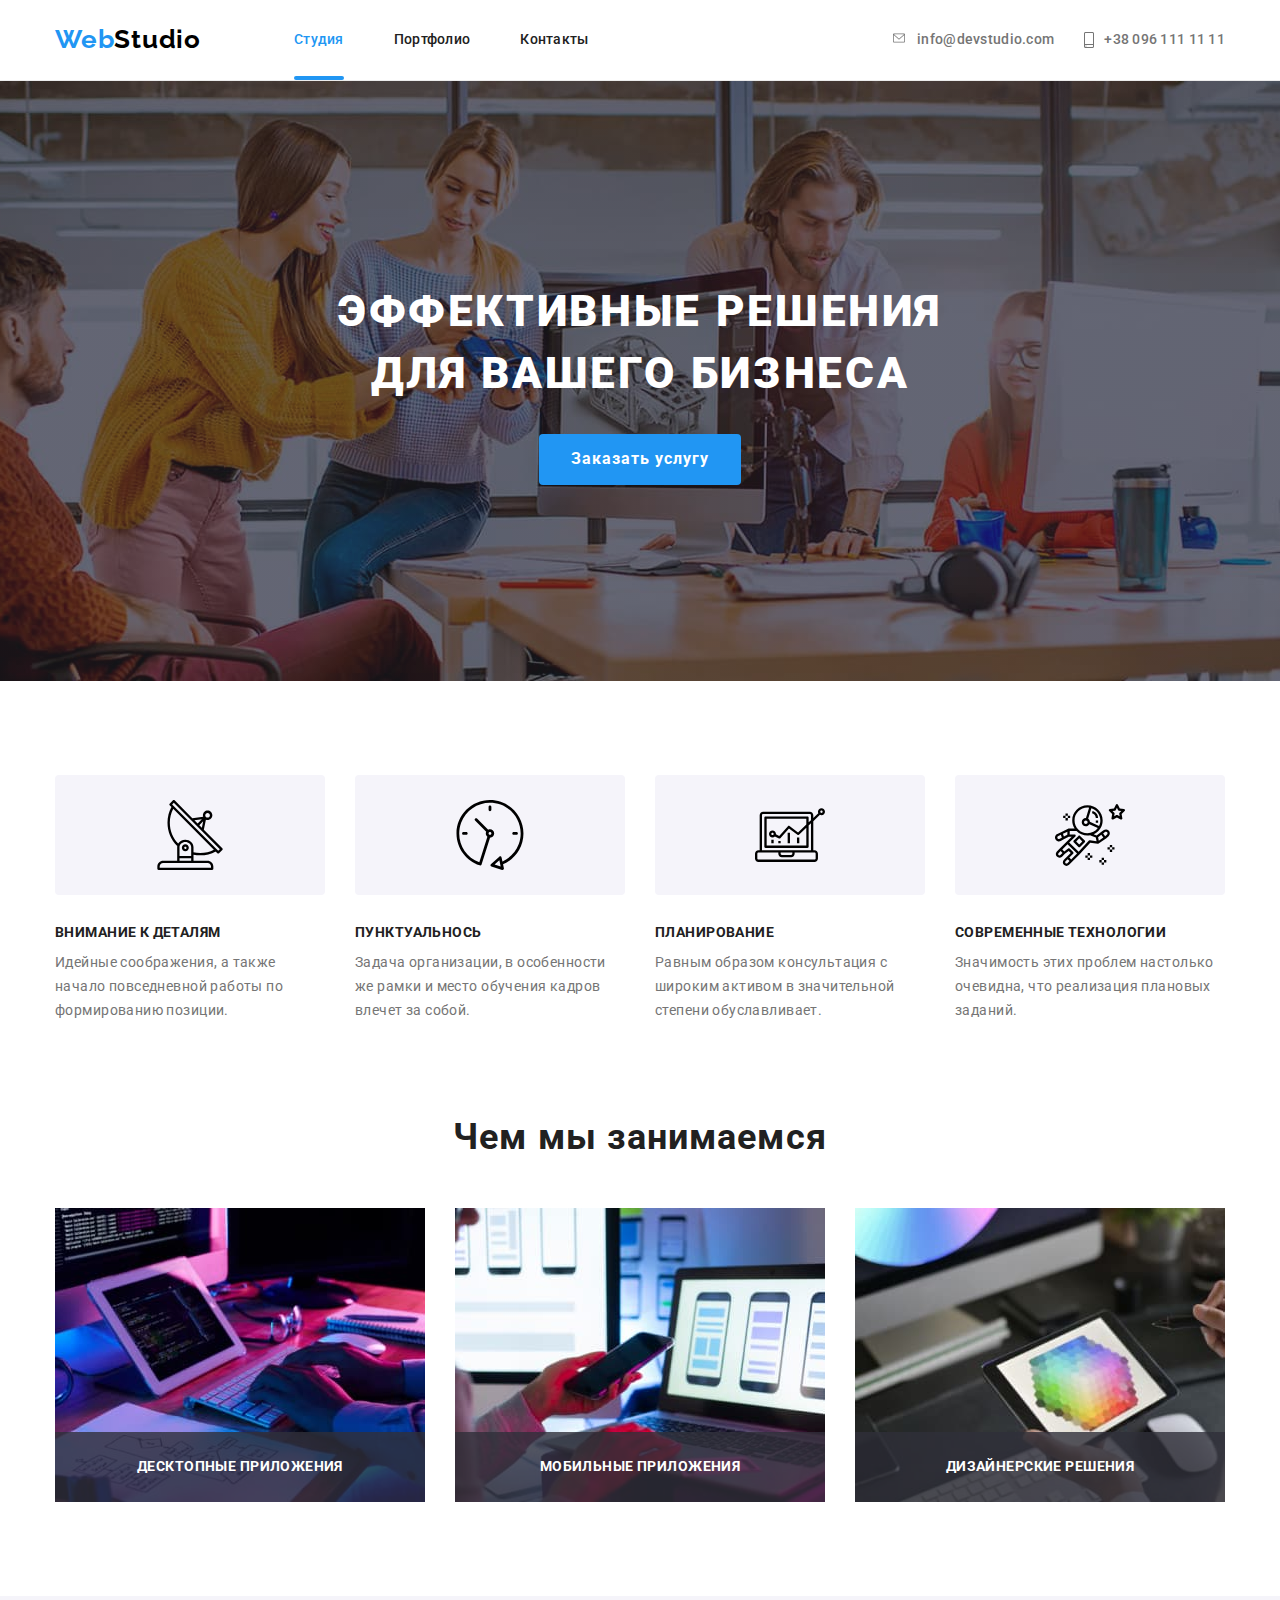
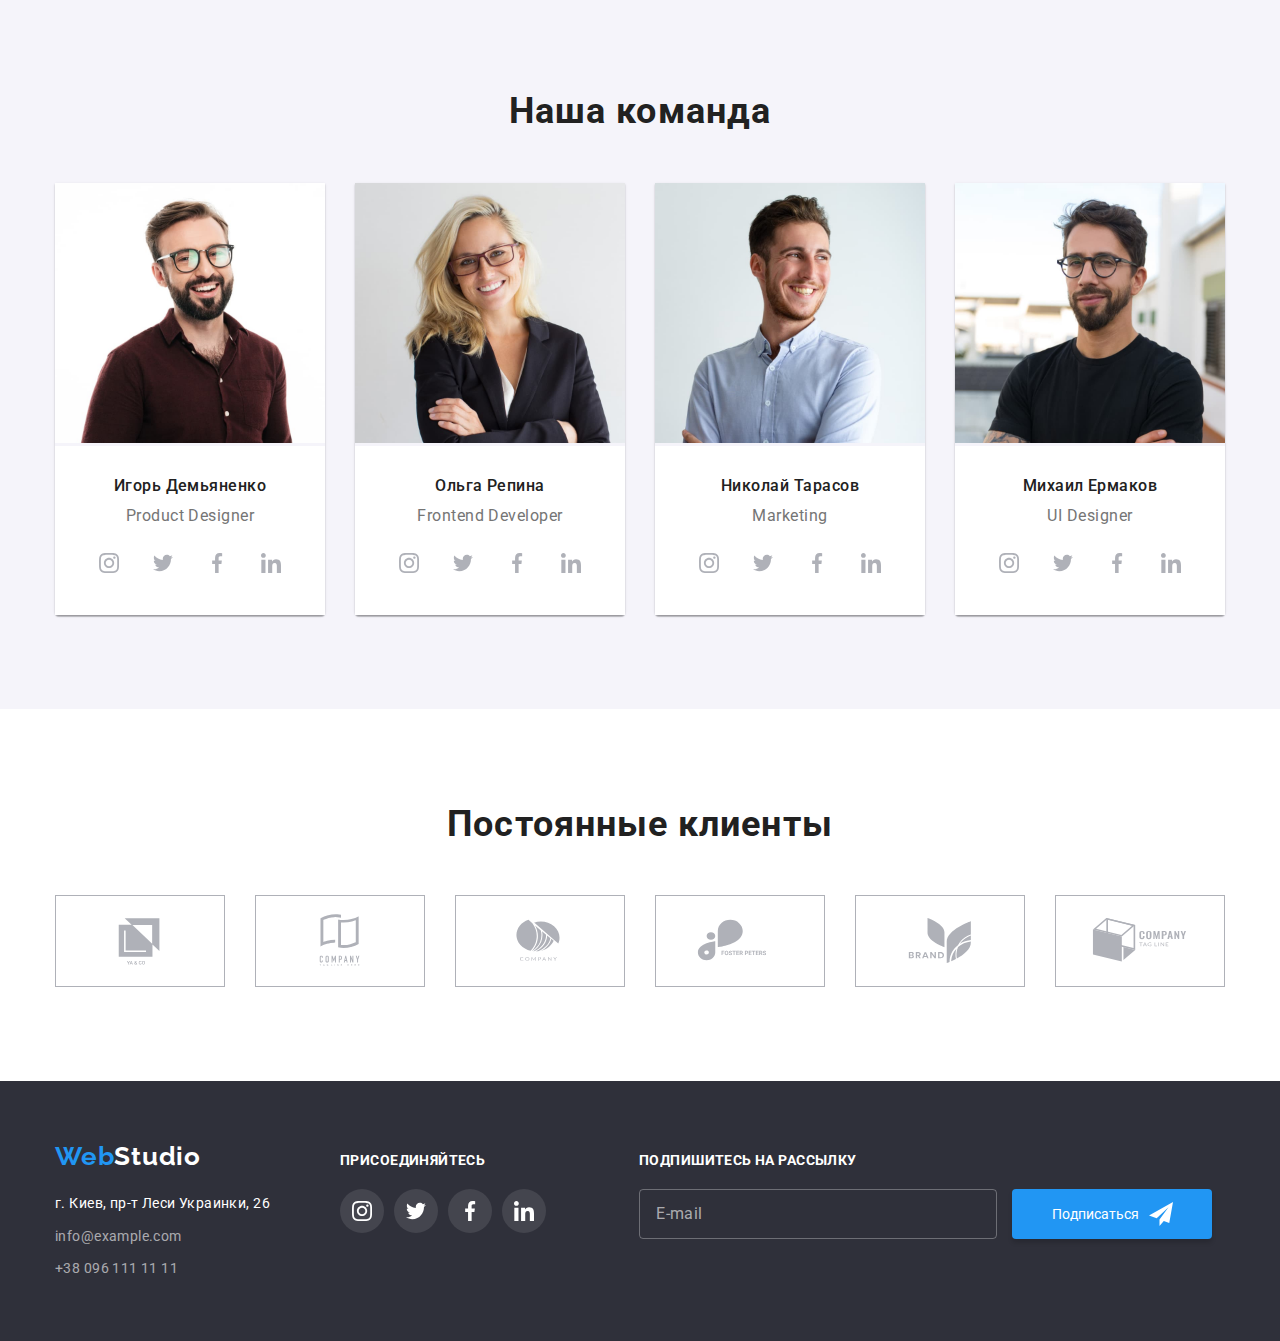
==== index.html @ 9297ec09 "add" ====
<!DOCTYPE html>
<html lang="ru">

    <head>
        <meta charset="UTF-8">
        <meta http-equiv="X-UA-Compatible" content="IE=edge">
        <meta name="viewport" content="width=device-width, initial-scale=1.0">
        <title>goit-markup-hw-07</title>

        <link rel="preconnect" href="https://fonts.googleapis.com">
        <link rel="preconnect" href="https://fonts.gstatic.com" crossorigin>
        <link href="https://fonts.googleapis.com/css2?family=Raleway:wght@700&family=Roboto:wght@400;500;700;900&display=swap" rel="stylesheet">

        <link rel="stylesheet" href="https://cdnjs.cloudflare.com/ajax/libs/modern-normalize/1.1.0/modern-normalize.min.css">

        <link rel="stylesheet" href="./css/main.min.css">
        <!-- <link rel="stylesheet" href="./css/styles.css"> -->

    </head>
        
    <body>
        
        <!-- Header -->
        
        <header>

            <div class="header-nav container">

                <a href="./index.html" class="header-nav__logo"><span class="header-nav__color">Web</span>Studio</a>
                
                <nav class="main-nav">

                    <ul class="nav-list"> 
                        <li class="nav-list__nav-item">
                            <a href="./index.html" class="nav-list__nav-link current">Студия</a>
                        </li>
                        <li class="nav-list__nav-item">
                            <a href="./portfolio.html" class="nav-list__nav-link">Портфолио</a>
                        </li>
                        <li class="nav-list__nav-item">
                            <a href="#" class="nav-list__nav-link">Контакты</a>
                        </li>
                    </ul>

                </nav>

                <ul class="auth-nav">
                    <li class="auth-nav__auth-li">
                        <a href="info@devstudio.com" class="auth-nav__auth-link">
                                <svg class="auth-nav__auth-mail-icon" width="16" height="12">
                                    <use href="./images/icons.svg#icon-envelope-hover"></use>
                                </svg>
                            info@devstudio.com
                        </a>
                    </li>

                    <li class="auth-nav__auth-li">
                        <a href="+380961111111" class="auth-nav__auth-link">
                            <svg class="auth-nav__auth-tel-icon" width="10" height="16">
                                <use href="./images/icons.svg#icon-smartphone"></use>
                            </svg>
                            +38 096 111 11 11
                        </a>
                    </li>
                </ul>

            </div>
            
        </header>
            
        

        <main>

            <!--Section hero-->
            
            <section class="hero overlay">

                <div class="container hero-div">

                    <h1 class="hero-div__title">ЭФФЕКТИВНЫЕ РЕШЕНИЯ ДЛЯ ВАШЕГО БИЗНЕСА</h1>
            
                    <button type="button" class="hero-div__button" data-modal-open>Заказать услугу</button>
                    
                </div>

            </section>

            <!--Section Features-->

        <section class="features">
        
            <div class="container features-div">
        
                <h2 class="features-div__title visually-hidden">Особенности</h2>
        
                <ul class="features-list">
        
                    <li class="features-list__item">
                        <div class="group">
                            <svg class="group__antenna" width="70" height="70">
                                <use href="./images/icons.svg#icon-antenna-1"></use>
                            </svg>
                        </div>
                        <h3 class="features-list__title">ВНИМАНИЕ К ДЕТАЛЯМ</h3>
                        <p class="features-list__text">
                            Идейные соображения, а также начало повседневной работы по формированию позиции.
                        </p>
                    </li>
        
                    <li class="features-list__item">
                        <div class="group">
                            <svg class="group__clock" width="70" height="70">
                                <use href="./images/icons.svg#icon-clock-1"></use>
                            </svg>
                        </div>
                        <h3 class="features-list__title">ПУНКТУАЛЬНОСЬ</h3>
                        <p class="features-list__text">
                            Задача организации, в особенности же рамки и место обучения кадров влечет за собой.
                        </p>
                    </li>
        
                    <li class="features-list__item">
                        <div class="group">
                            <svg class="group__diagram" width="70" height="70">
                                <use href="./images/icons.svg#icon-diagram-1"></use>
                            </svg>
                        </div>
                        <h3 class="features-list__title">ПЛАНИРОВАНИЕ</h3>
                        <p class="features-list__text">
                            Равным образом консультация с широким активом в значительной степени обуславливает.
                        </p>
                    </li>
        
                    <li class="features-list__item">
                        <div class="group">
                            <svg class="group__astronaut" width="70" height="70">
                                <use href="./images/icons.svg#icon-astronaut-1"></use>
                            </svg>
                        </div>
                        <h3 class="features-list__title">СОВРЕМЕННЫЕ ТЕХНОЛОГИИ</h3>
                        <p class="features-list__text">
                            Значимость этих проблем настолько очевидна, что реализация плановых заданий.
                        </p>
                    </li>
        
                </ul>
        
            </div>
        
        </section>

            <!--Service-->

            <section class="service">

                <div class="container service-div">

                    <h2 class="service-div__title">Чем мы занимаемся</h2>

                    <ul class="service-list">
                        <li class="service-list__item">
                            <img class="service-list__img" src="./images/box1(1).jpg" alt="Проектирование" width="370">
                            <div class="profit">
                                <b class="profit__text">ДЕСКТОПНЫЕ ПРИЛОЖЕНИЯ</b>
                            </div>
                        </li>

                        <li class="service-list__item">
                            <img class="service-list__img" src="./images/box2(1).jpg" alt="Рекламация" width="370">
                            <div class="profit">
                                <b class="profit__text">МОБИЛЬНЫЕ ПРИЛОЖЕНИЯ</b>
                            </div>
                        </li>
                        
                        <li class="service-list__item">
                            <img class="service-list__img" src="./images/box3(1).jpg" alt="Дизайн" width="370">
                            <div class="profit">
                                <b class="profit__text">ДИЗАЙНЕРСКИЕ РЕШЕНИЯ</b>
                            </div>
                        </li>

                    </ul>

                </div>
                
            </section>

            <!--Team-->

            <section class="team">

                <div class="container team-div">

                    <h2 class="team-div__title">Наша команда</h2>

                    <ul class="team-list">

                        <li class="team-list__item">
                            <img src="./images/img1(1).jpg" alt="Наша команда" width="270">
                            <div class="common">
                                <h3 class="common__name">Игорь Демьяненко</h3>
                                <p class="common__job">Product Designer</p>

                                <ul class="connect">
                                    <li class="connect__item">
                                        <a href="#" class="connect__a">
                                            <svg class="connect__svg" width="20" height="20">
                                                <use href="./images/icons8.svg#icon-instagram-1"></use>
                                            </svg>
                                        </a>
                                    </li>
                                    <li class="connect__item">
                                        <a href="#" class="connect__a">
                                            <svg class="connect__svg" width="20" height="20">
                                                <use href="./images/icons8.svg#icon-twitter-1"></use>
                                            </svg>
                                        </a>
                                    </li>
                                    <li class="connect__item">
                                        <a href="#" class="connect__a">
                                            <svg class="connect__svg" width="20" height="20">
                                                <use href="./images/icons8.svg#icon-facebook-1"></use>
                                            </svg>
                                        </a>
                                    </li>
                                    <li class="connect__item">
                                        <a href="#" class="connect__a">
                                            <svg class="connect__svg" width="20" height="20">
                                                <use href="./images/icons8.svg#icon-linkedin-1"></use>
                                            </svg>
                                        </a>
                                    </li>
                                </ul>

                            </div>
                        </li>

                        <li class="team-list__item">
                            <img src="./images/img2(1).jpg" alt="Наша команда" width="270">
                            <div class="common">
                                <h3 class="common__name">Ольга Репина</h3>
                                <p class="common__job">Frontend Developer</p>
                                
                                <ul class="connect">
                                    <li class="connect__item">
                                        <a href="#" class="connect__a">
                                            <svg class="connect__svg" width="20" height="20">
                                                <use href="./images/icons8.svg#icon-instagram-1"></use>
                                            </svg>
                                        </a>
                                    </li>
                                    <li class="connect__item">
                                        <a href="#" class="connect__a">
                                            <svg class="connect__svg" width="20" height="20">
                                                <use href="./images/icons8.svg#icon-twitter-1"></use>
                                            </svg>
                                        </a>
                                    </li>
                                    <li class="connect__item">
                                        <a href="#" class="connect__a">
                                            <svg class="connect__svg" width="20" height="20">
                                                <use href="./images/icons8.svg#icon-facebook-1"></use>
                                            </svg>
                                        </a>
                                    </li>
                                    <li class="connect__item">
                                        <a href="#" class="connect__a">
                                            <svg class="connect__svg" width="20" height="20">
                                                <use href="./images/icons8.svg#icon-linkedin-1"></use>
                                            </svg>
                                        </a>
                                    </li>
                                </ul>

                            </div>
                        </li>

                        <li class="team-list__item">
                            <img src="./images/img3(1).jpg" alt="Наша команда" width="270">
                            <div class="common">
                                <h3 class="common__name">Николай Тарасов</h3>
                                <p class="common__job">Marketing</p>

                                <ul class="connect">
                                    <li class="connect__item">
                                        <a href="#" class="connect__a">
                                            <svg class="connect__svg" width="20" height="20">
                                                <use href="./images/icons8.svg#icon-instagram-1"></use> 
                                            </svg>
                                        </a>
                                    </li>
                                    <li class="connect__item">
                                        <a href="#" class="connect__a">
                                            <svg class="connect__svg" width="20" height="20">
                                                <use href="./images/icons8.svg#icon-twitter-1"></use> 
                                            </svg>
                                        </a>
                                    </li>
                                        <li class="connect__item">
                                        <a href="#" class="connect__a">
                                            <svg class="connect__svg" width="20" height="20">
                                                <use href="./images/icons8.svg#icon-facebook-1"></use> 
                                            </svg>
                                        </a>
                                    </li>
                                    <li class="connect__item">
                                        <a href="#" class="connect__a">
                                            <svg class="connect__svg" width="20" height="20">
                                                <use href="./images/icons8.svg#icon-linkedin-1"></use> 
                                            </svg>
                                        </a>
                                    </li>
                                </ul>

                            </div>
                        </li>

                        <li class="team-list__item">
                            <img src="./images/img4(1).jpg" alt="Наша команда" width="270">
                            <div class="common">
                                <h3 class="common__name">Михаил Ермаков</h3>
                                <p class="common__job">UI Designer</p>

                                <ul class="connect">
                                    <li class="connect__item">
                                        <a href="#" class="connect__a">
                                            <svg class="connect__svg" width="20" height="20">
                                                <use href="./images/icons8.svg#icon-instagram-1"></use>
                                            </svg>
                                        </a>
                                    </li>
                                    <li class="connect__item">
                                        <a href="#" class="connect__a">
                                            <svg class="connect__svg" width="20" height="20">
                                                <use href="./images/icons8.svg#icon-twitter-1"></use>
                                            </svg>
                                        </a>
                                    </li>
                                    <li class="connect__item">
                                        <a href="#" class="connect__a">
                                            <svg class="connect__svg" width="20" height="20">
                                                <use href="./images/icons8.svg#icon-facebook-1"></use>
                                            </svg>
                                        </a>
                                    </li>
                                    <li class="connect__item">
                                        <a href="#" class="connect__a">
                                            <svg class="connect__svg" width="20" height="20">
                                                <use href="./images/icons8.svg#icon-linkedin-1"></use>
                                            </svg>
                                        </a>
                                    </li>
                                </ul>

                            </div>
                        </li>

                    </ul>

                </div>

            </section>

            <!-- Clients -->

            <section class="clients">
                <div class="container clients-div">
            
                    <h2 class="clients-div__title">Постоянные клиенты</h2>
            
                    <ul class="clients-list">
                        <li class="clients-list__item">
                            <a href="#" class="clients-list__link">
                                <svg class="clients-list__svg" width="106" height="60">
                                    <use href="./images/icons.svg#icon-Logo1"></use>
                                </svg>
                            </a>
                        </li>
                        <li class="clients-list__item">
                            <a href="#" class="clients-list__link">
                                <svg class="clients-list__svg" width="106" height="60">
                                    <use href="./images/icons.svg#icon-Logo2"></use>
                                </svg>
                            </a>
                        </li>
                        <li class="clients-list__item">
                            <a href="#" class="clients-list__link">
                                <svg class="clients-list__svg" width="106" height="60">
                                    <use href="./images/icons.svg#icon-Logo3"></use>
                                </svg>
                            </a>
                        </li>
                        <li class="clients-list__item">
                            <a href="#" class="clients-list__link">
                                <svg class="clients-list__svg" width="106" height="60">
                                    <use href="./images/icons.svg#icon-Logo4"></use>
                                </svg>
                            </a>
                        </li>
                        <li class="clients-list__item">
                            <a href="#" class="clients-list__link">
                                <svg class="clients-list__svg" width="106" height="60">
                                    <use href="./images/icons.svg#icon-Logo5"></use>
                                </svg>
                            </a>
                        </li>
                        <li class="clients-list__item">
                            <a href="#" class="clients-list__link">
                                <svg class="clients-list__svg" width="106" height="60">
                                    <use href="./images/icons.svg#icon-Logo6"></use>
                                </svg>
                            </a>
                        </li>
                    </ul>
                </div>
            
            </section>

        </main>

        <!--Footer-->

        <footer class="footer">
        
            <div class="wrapper container">
                    
                <div class="foot-div">
                    <a href="./index.html" class="foot-div__footer-logo"><span class="foot-div__color-white">Web</span>Studio</a>

                    <address class="address">
                        <ul class="footer-nav">
                            <li class="footer-nav__footer-li">
                                <a href="г.Киев,пр-тЛесиУкраинки,26" class="footer-nav__link-address">г. Киев, пр-т Леси Украинки, 26</a>
                            </li>
                            <li class="footer-nav__footer-li">
                                <a href="info@example.com" class="footer-nav__footer-link">info@example.com</a>
                            </li>
                            <li class="footer-nav__footer-li">
                                <a href="+380961111111" class="footer-nav__footer-link">+38 096 111 11 11</a>
                            </li>
                        </ul>
                    </address>
                </div>

                <div class="follow">
                    <b class="follow__follow-title">ПРИСОЕДИНЯЙТЕСЬ</b>
                    <ul class="follow-list">
                        <li class="follow-list__li">
                            <a href="#" class="follow-list__link">
                                <svg class="follow-list__icon" width="20" height="20">
                                    <use href="./images/icons8.svg#icon-instagram-1"></use>
                                </svg>
                            </a>
                        </li>
                        <li class="follow-list__li">
                            <a href="#" class="follow-list__link">
                                <svg class="follow-list__icon" width="20" height="20">
                                    <use href="./images/icons8.svg#icon-twitter-1"></use>
                                </svg>
                            </a>
                        </li>
                        <li class="follow-list__li">
                            <a href="#" class="follow-list__link">
                                <svg class="follow-list__icon" width="20" height="20">
                                    <use href="./images/icons8.svg#icon-facebook-1"></use>
                                </svg>
                            </a>
                        </li>
                        <li class="follow-list__li">
                            <a href="#" class="follow-list__link">
                                <svg class="follow-list__icon" width="20" height="20">
                                    <use href="./images/icons8.svg#icon-linkedin-1"></use>
                                </svg>
                            </a>
                        </li>
                    </ul>
                </div>

                <div class="submit">
                
                    <b class="submit__title">ПОДПИШИТЕСЬ НА РАССЫЛКУ</b>
                    <div class="submit-div">
                        <form action="#">
                            <input type="text" name="submit-mail" class="submit-div__input" id="submit-mail" placeholder="E-mail" />
                            <button type="submit" class="submit-div__btn">Подписаться
                                <svg class="submit-div__icon" width="24" height="24">
                                    <use href="./images/icons8.svg#icon-icon-send1"></use>
                                </svg>
                            </button>
                        </form>
                
                    </div>
                
                </div>

            </div>
        
        </footer>

        <!-- Modal -->
        
        <div class="backdrop is-hidden" data-modal>
        
            <div class="modal">
        
                <button type="button" class="modal__btn" data-modal-close>
                    <svg class="modal__link" width="18" height="18">
                        <use href="./images/icons.svg#icon-close-black-18dp-2-11"></use>
                    </svg>
                </button>
        
                <p class="modal__title">Оставьте свои данные, мы вам перезвоним</p>
        
                <form action="#" class="modal-form">
        
                    <div class="modal-form__div">
        
                        <label for="user-name" class="modal-form__label">Имя</label>
        
                        <div class="modal-form__svg">
                            <input type="text" name="user-name" class="modal-form__input" id="user-name" />
                            <svg class="modal-form__icon" width="18" height="18">
                                <use href="./images/icons.svg#icon-person-black-18dp-11"></use>
                            </svg>
                        </div>
        
                    </div>
        
                    <div class="modal-form__div">
        
                        <label for="user-tel" class="modal-form__label">Телефон</label>
        
                        <div class="modal-form__svg">
                            <input type="text" name="user-mail" class="modal-form__input" id="user-mail" />
                            <svg class="modal-form__icon" width="18" height="18">
                                <use href="./images/icons.svg#icon-phone-black-18dp-11"></use>
                            </svg>
                        
                        </div>
        
                    </div>
        
                    <div class="modal-form__div">
        
                        <label for="user-mail" class="modal-form__label">Почта</label>
        
                        <div class="modal-form__svg">
                            <input type="text" name="user-mail" class="modal-form__input" id="user-mail" />
                            <svg class="modal-form__icon" width="18" height="18">
                                <use href="./images/icons.svg#icon-email-black-18dp-11"></use>
                            </svg>
        
                        </div>
        
                    </div>
        
                    <div class="modal-form__coment">
        
                        <label for="user-coment" class="modal-form__label">Комментарий</label>
        
                        <textarea name="user-coment" id="user-coment" placeholder="Введите текст"
                            class="modal-form__textarea"></textarea>
        
                    </div>
        
                    <div class="modal-form__treaty">
        
                        <input type="checkbox" name="input-check" id="input-check" class="modal-form__check visually-hidden"/>
                        
                        <label for="input-check" class="modal-form__text">
        
                            Соглашаюсь с рассылкой и принимаю &nbsp;
        
                            <span class="modal-form__accent">Условия договора</span>
                        </label>
        
                    </div>
        
                    <div class="sub">
                        <button type="submit" class="sub__btn">Отправить</button>
                    </div>
        
                </form>
        
            </div>
        
        </div>

        <script src="./js/modal.js"></script>
    
    </body>
        
</html>
---- css/main.min.css ----
:root{--primary-text-color: #757575;--title-text-color: #212121;--accent-color: #2196f3;--mail-tel-color: rgba(255, 255, 255, 0.6);--secondary-dark-color: #2f303a;--primary-white-color: #ffffff;--primary-dark-color: #000000}*,*::before,*::after{margin:0;padding:0}body{color:var(--primary-text-color);font-family:Roboto, sans-serif;font-size:14px;line-height:1.14}header{border-bottom:1px solid #ececec}h1{font-weight:900;font-size:44px;line-height:1.4;letter-spacing:.06em;text-transform:uppercase;margin-right:auto;margin-left:auto}button{font-family:Roboto, sans-serif}ul{list-style:none;margin:0;padding:0}.features-div__title,.service-div__title,.team-div__title,.clients-div__title{text-align:center;color:var(--title-text-color);font-weight:700;font-size:36px;line-height:1.17;letter-spacing:.03em;margin-bottom:50px}.container{margin-left:auto;margin-right:auto;width:1200px;padding-left:15px;padding-right:15px}.visually-hidden{position:absolute;width:1px;height:1px;margin:-1px;border:0;padding:0;white-space:nowrap;clip-path:inset(100%);clip:rect(0 0 0 0);overflow:hidden}.header-nav{display:flex;align-items:center}.header-nav__logo{font-family:Raleway;color:var(--primary-dark-color);font-weight:700;font-size:26px;line-height:1.2;letter-spacing:.03em;text-decoration:none}.header-nav__color{color:var(--accent-color);letter-spacing:0.03em}.main-nav{margin-left:93px}.nav-list{display:flex}.nav-list .nav-list__nav-item+.nav-list__nav-item{margin-left:50px}.nav-list__nav-link{display:block;padding-bottom:32px;padding-top:32px;color:var(--title-text-color);font-weight:500;font-size:14px;line-height:1.14;letter-spacing:.02em;text-decoration:none;position:relative;transition-property:color;transition-duration:250ms;transition-timing-function:cubic-bezier(0.4, 0, 0.2, 1)}.nav-list__nav-link:hover::after{display:block}.current::after{content:"";display:block;position:absolute;width:100%;background-color:#2196f3;bottom:0;left:0;height:4px;border-radius:2px}.main-nav .nav-list__nav-link.current{color:var(--accent-color)}.main-nav .nav-list__nav-link:hover,.main-nav .nav-list__nav-link:focus{color:var(--accent-color)}.auth-nav{display:flex;margin-left:auto}.auth-nav .auth-nav__auth-li+.auth-nav__auth-li{margin-left:30px}.auth-nav__auth-link{display:flex;text-align:center;color:var(--primary-text-color);font-weight:500;font-size:14px;line-height:1.14;letter-spacing:.02em;text-decoration:none;transition-property:color;transition-duration:250ms;transition-timing-function:cubic-bezier(0.4, 0, 0.2, 1)}.auth-nav .auth-nav__auth-link:hover,.auth-nav .auth-nav__auth-link:focus{color:var(--accent-color)}.auth-nav__auth-mail-icon,.auth-nav__auth-tel-icon{margin-right:10px;fill:currentColor}.hero{padding-top:200px;padding-bottom:200px;text-align:center;background:var(--secondary-dark-color)}.overlay{max-width:1600px;max-height:600px;margin-left:auto;margin-right:auto;background-image:linear-gradient(rgba(47,48,58,0.4), rgba(47,48,58,0.4) 40%),url(../images/hero.jpg);background-position:center;background-size:cover}.hero-div__title{width:696px;color:var(--primary-white-color);margin-bottom:30px}.hero-div__button{padding:10px 32px;display:inline-block;border:none;border-radius:4px;min-width:130px;color:var(--primary-white-color);background-color:var(--accent-color);font-weight:700;font-size:16px;line-height:1.9;letter-spacing:.06em;cursor:pointer;text-align:center;transition-property:color, background-color, box-shadow;transition-duration:250ms;transition-timing-function:cubic-bezier(0.4, 0, 0.2, 1)}.hero-div__button:hover,.hero-div__button:focus{color:var(--primary-white-color);background-color:#188ce8;box-shadow:0px 4px 4px rgba(0,0,0,0.15)}.features{padding-top:94px;padding-bottom:94px}.features-list{display:flex}.features-list__item{width:270px}.features-list__title{color:var(--title-text-color);font-weight:700;font-size:14px;line-height:1.14;letter-spacing:.03em;text-transform:uppercase;margin-bottom:10px}.features-list__text{color:var(--primary-text-color);font-weight:400;font-size:14px;line-height:1.7;letter-spacing:.03em}.features-list .features-list__item+.features-list__item{margin-left:30px}.group{width:270px;height:120px;display:flex;align-items:center;justify-content:center;margin-bottom:30px;background:#f5f4fa;border-radius:4px}.service{padding-bottom:94px}.service-list{display:flex}.service-list__item{position:relative}.service-list__img{display:block}.service-list .service-list__item+.service-list__item{margin-left:30px}.profit{width:370px;min-height:70px;position:absolute;bottom:0;left:0;background:rgba(47,48,58,0.8);padding-top:27px;padding-bottom:27px;text-align:center}.profit__text{font-weight:700;font-size:14px;line-height:1.14;letter-spacing:.03em;text-transform:uppercase;text-align:center;color:#ffffff}.team{background-color:#f5f4fa;padding-top:94px;padding-bottom:94px}.team-list{display:flex;text-align:center}.team-list__item{box-shadow:0px 1px 3px rgba(0,0,0,0.12),0px 1px 1px rgba(0,0,0,0.14),0px 2px 1px rgba(0,0,0,0.2);border-radius:0px 0px 4px 4px}.team-list .team-list__item+.team-list__item{margin-left:30px}.common{padding-bottom:30px;padding-top:30px;background-color:var(--primary-white-color)}.common__name{margin-bottom:10px;color:var(--title-text-color);font-weight:500;font-size:16px;line-height:1.19;letter-spacing:.03em}.common__job{color:var(--primary-text-color);font-weight:400;font-size:16px;line-height:1.19;letter-spacing:.03em;margin-bottom:16px}.connect{list-style:none;display:flex;padding-left:0;justify-content:center}.connect__a{width:44px;height:44px;background-color:#ffffff;border-radius:50%;display:flex;align-items:center;justify-content:center;transition-property:background-color;transition-duration:250ms;transition-timing-function:cubic-bezier(0.4, 0, 0.2, 1)}.connect__a:hover,.connect__a:focus{background-color:var(--accent-color)}.connect__svg{fill:#afb1b8;transition-property:fill;transition-duration:250ms;transition-timing-function:cubic-bezier(0.4, 0, 0.2, 1)}.connect__item+.connect__item{margin-left:10px}.connect__a:hover .connect__svg,.connect__a:focus .connect__svg{fill:#ffffff}.clients{padding-top:94px;padding-bottom:94px}.clients-list{list-style:none;display:flex;padding-left:0;justify-content:center}.clients-list__item{border-radius:1px}.clients-list .clients-list__link{border:1px solid #afb1b8;width:170px;height:92px;display:flex;align-items:center;justify-content:center;transition-property:border;transition-duration:250ms;transition-timing-function:cubic-bezier(0.4, 0, 0.2, 1)}.clients-list .clients-list__link:hover,.clients-list .clients-list__link:focus{border:1px solid var(--accent-color)}.clients-list__svg{fill:#afb1b8;transition-property:fill;transition-duration:250ms;transition-timing-function:cubic-bezier(0.4, 0, 0.2, 1)}.clients-list__item+.clients-list__item{margin-left:30px}.clients-list__link:hover .clients-list__svg,.clients-list__link:focus .clients-list__svg{fill:var(--accent-color)}.filters{padding-top:94px;padding-bottom:94px}.list{display:flex;justify-content:center;margin-bottom:50px}.list .list__item+.list__item{margin-left:8px}.list__btn{padding:6px 22px;display:inline-block;color:var(--title-text-color);background-color:#f5f4fa;font-weight:500;font-size:16px;line-height:1.62;letter-spacing:.03em;cursor:pointer;border:none;transition-property:color, background-color, box-shadow;transition-duration:250ms;transition-timing-function:cubic-bezier(0.4, 0, 0.2, 1)}.list__btn:hover,.list__btn:focus{color:var(--primary-white-color);background-color:var(--accent-color);box-shadow:0px 1px 1px rgba(0,0,0,0.12),0px 4px 4px rgba(0,0,0,0.06),1px 4px 6px rgba(0,0,0,0.16)}.crack-list{display:flex;flex-wrap:wrap}.crack-list__item{margin-bottom:30px;margin-left:30px}.crack-list__item:nth-child(3n+1){margin-left:0px}.crack-list__item:nth-child(n+7){margin-bottom:0}.crack-list__link{display:block;text-decoration:none;transition-property:box-shadow;transition-duration:250ms;transition-timing-function:cubic-bezier(0.4, 0, 0.2, 1)}.crack-list__link:hover .crack-list__message{transform:translateY(0)}.crack-list__link:hover,.crack-list__link:focus{box-shadow:0px 1px 1px rgba(0,0,0,0.12),0px 4px 4px rgba(0,0,0,0.06),1px 4px 6px rgba(0,0,0,0.16)}.crack-list__board{position:relative;overflow:hidden}.crack-list__img{display:block}.crack-list__message{position:absolute;top:0;padding:63px 24px;height:100%;font-weight:400;font-size:18px;line-height:1.56;letter-spacing:.03em;color:#ffffff;background-color:rgba(33,150,243,0.9);transform:translateY(100%);transition-property:transform;transition-duration:250ms;transition-timing-function:cubic-bezier(0.4, 0, 0.2, 1)}.crack-list__contain{padding:20px 24px;border-left:1px solid #eeeeee;border-right:1px solid #eeeeee;border-bottom:1px solid #eeeeee}.crack-list__item .crack-list__product{margin-bottom:4px;color:var(--title-text-color);font-weight:700;font-size:18px;line-height:2;letter-spacing:.06em}.crack-list__item .crack-list__result{color:var(--primary-text-color);font-weight:400;font-size:16px;line-height:1.9;letter-spacing:.03em}.footer{background-color:var(--secondary-dark-color);padding-top:60px;padding-bottom:60px}.wrapper{display:flex;align-items:baseline}.foot-div__footer-logo{font-family:Raleway;font-weight:700;font-size:26px;line-height:1.19;letter-spacing:.03em;color:var(--primary-white-color);text-decoration:none}.foot-div__color-white{color:var(--accent-color)}.address{margin-top:20px}.footer-nav .footer-nav__footer-li+.footer-nav__footer-li{margin-top:9px}.footer-nav .footer-nav__link-address,.footer-nav .footer-nav__footer-link{font-style:normal;font-weight:400;font-size:14px;line-height:1.71;letter-spacing:.03em;text-decoration:none;transition-property:color;transition-duration:250ms;transition-timing-function:cubic-bezier(0.4, 0, 0.2, 1)}.footer-nav .footer-nav__link-address{color:var(--primary-white-color)}.footer-nav .footer-nav__link-address:hover,.footer-nav .footer-nav__link-address:focus{color:var(--accent-color)}.footer-nav .footer-nav__footer-link{color:var(--mail-tel-color)}.footer-nav .footer-nav__footer-link:hover,.footer-nav .footer-nav__footer-link:focus{color:var(--accent-color)}.follow{margin-left:70px}.follow__follow-title{font-weight:700;font-size:14px;line-height:1.14;letter-spacing:.03em;text-transform:uppercase;color:var(--primary-white-color)}.follow-list{padding-left:0;display:flex;margin-top:20px}.follow-list__link{width:44px;height:44px;display:flex;align-items:center;justify-content:center;border-radius:50%;background-color:rgba(255,255,255,0.1);transition-property:background-color;transition-duration:250ms;transition-timing-function:cubic-bezier(0.4, 0, 0.2, 1)}.follow-list__link:hover,.follow-list__link:focus{background-color:var(--accent-color)}.follow-list__icon{fill:#ffffff}.follow-list__li+.follow-list__li{margin-left:10px}.submit{margin-left:93px}.submit__title{font-weight:700;font-size:14px;line-height:1.14;letter-spacing:.03em;text-transform:uppercase;color:#ffffff}.submit-div__input{width:358px;height:50px;border:1px solid rgba(255,255,255,0.3);border-radius:4px;padding:15px 16px;margin-top:20px;background-color:transparent;color:var(--primary-white-color)}.submit-div__input::placeholder{font-weight:400;font-size:16px;line-height:1.25;letter-spacing:.03em;color:rgba(255,255,255,0.6);background-color:drop-shadow(0px 4px 4px rgba(0,0,0,0.15))}.submit-div__btn{width:200px;height:50px;background:#2196f3;box-shadow:0px 4px 4px rgba(0,0,0,0.15);border-radius:4px;color:#ffffff;padding:10px 28px 10px 29px;display:inline-flex;justify-content:center;align-items:center;margin-left:12px;border:none}.submit-div__icon{margin-left:10px;fill:#ffffff}.backdrop{width:100vw;height:100vh;background:rgba(0,0,0,0.2);position:fixed;top:0;transition:opacity 250ms, visibility 250ms}.is-hidden{opacity:0;visibility:none;pointer-events:none}.backdrop.is-hidden .modal{transform:scale(2)}.modal{width:528px;min-height:581px;background:#ffffff;box-shadow:0px 1px 3px rgba(0,0,0,0.12),0px 1px 1px rgba(0,0,0,0.14),0px 2px 1px rgba(0,0,0,0.2);border-radius:4px;position:absolute;top:50%;left:50%;transform:translate(-50%, -50%) scale(1);transition:transform 250ms;padding:40px}.modal__btn{position:absolute;top:8px;right:8px;width:30px;height:30px;display:flex;border-radius:50%;background-color:transparent;justify-content:center;align-items:center;border:1px solid rgba(0,0,0,0.1);cursor:pointer}.modal__btn:hover .modal__link,.modal__btn:focus .modal__link{fill:var(--accent-color)}.modal__btn__link{fill:var(--primary-dark-color)}.modal__title{margin-bottom:12px;font-weight:700;font-size:20px;line-height:1.15;letter-spacing:.03em;text-align:center;color:#212121}.modal-form__label{display:block;font-weight:400;font-size:12px;line-height:1.17;letter-spacing:.01em;color:#757575;margin-bottom:4px}.modal-form__svg{position:relative;margin-bottom:10px}.modal-form__input{width:100%;height:40px;border:1px solid rgba(33,33,33,0.2);border-radius:4px;outline:none;padding-left:36px}.modal-form__input:focus{border-color:var(--accent-color)}.modal-form__input:focus+.modal-form__icon{fill:var(--accent-color)}.modal-form__icon{position:absolute;left:12px;top:50%;transform:translateY(-50%)}.modal-form__coment{margin-bottom:20px}.modal-form__textarea{width:448px;height:120px;border-radius:4px;resize:none;outline:none;padding:12px 16px;background-color:drop-shadow(0px 4px 4px rgba(0,0,0,0.15))}.modal-form__textarea::placeholder{font-weight:400;font-size:12px;line-height:1.17;letter-spacing:.01em;color:rgba(117,117,117,0.5)}.modal-form__textarea:focus{border-color:var(--accent-color)}.modal-form__treaty{display:flex;justify-content:center}.modal-form__text{font-weight:400;font-size:14px;line-height:2;letter-spacing:.03em;color:#757575;display:flex;align-items:center}.modal-form__text::before{content:"";width:16px;height:15px;border:2px solid var(--title-text-color);display:block;border-radius:2px;margin-right:9px}.modal-form__check:checked+.modal-form__text::before{background-image:url(../images/icon-check.svg);background-position:center;background-repeat:no-repeat;background-size:cover;border:none}.modal-form__accent{text-decoration:underline;color:var(--accent-color)}.sub{display:flex;justify-content:center;align-items:center;margin-top:30px}.sub__btn{display:block;text-align:center;width:200px;height:50px;font-weight:700;font-size:16px;line-height:1.9;letter-spacing:.06em;color:var(--primary-white-color);background-color:var(--accent-color);padding:10px 55px 10px 56px;cursor:pointer;border:none;border-radius:4px;transition-property:color, background-color, box-shadow;transition-duration:250ms;transition-timing-function:cubic-bezier(0.4, 0, 0.2, 1)}.sub__btn:hover,.sub__btn:focus{color:var(--primary-white-color);background-color:#188ce8;box-shadow:0px 4px 4px rgba(0,0,0,0.15)}
/*# sourceMappingURL=main.min.css.map */
---- css/styles.css ----
/* --------------------------------- */
/* .visually-hidden {
  position: absolute;
  white-space: nowrap;
  width: 1px;
  height: 1px;
  overflow: hidden;
  border: 0;
  padding: 0;
  clip: rect(0 0 0 0);
  clip-path: inset(50%);
  margin: -1px;
} */
/*  Header */

/* --------------------------------- */

/* Section Hero */

/* Section Features */
/* .visually-hidden {
  position: absolute;
  width: 1px;
  height: 1px;
  margin: -1px;
  border: 0;
  padding: 0;

  white-space: nowrap;
  clip-path: inset(100%);
  clip: rect(0 0 0 0);
  overflow: hidden;
} */
/* Service */

/* Team */

/* Clients */

/* PORTFOLIO */

/* --------------------------------- */

/* Footer */

/* Modal */
/* .visually-hidden {
  position: absolute;
  white-space: nowrap;
  width: 1px;
  height: 1px;
  overflow: hidden;
  border: 0;
  padding: 0;
  clip: rect(0 0 0 0);
  clip-path: inset(50%);
  margin: -1px;
} */
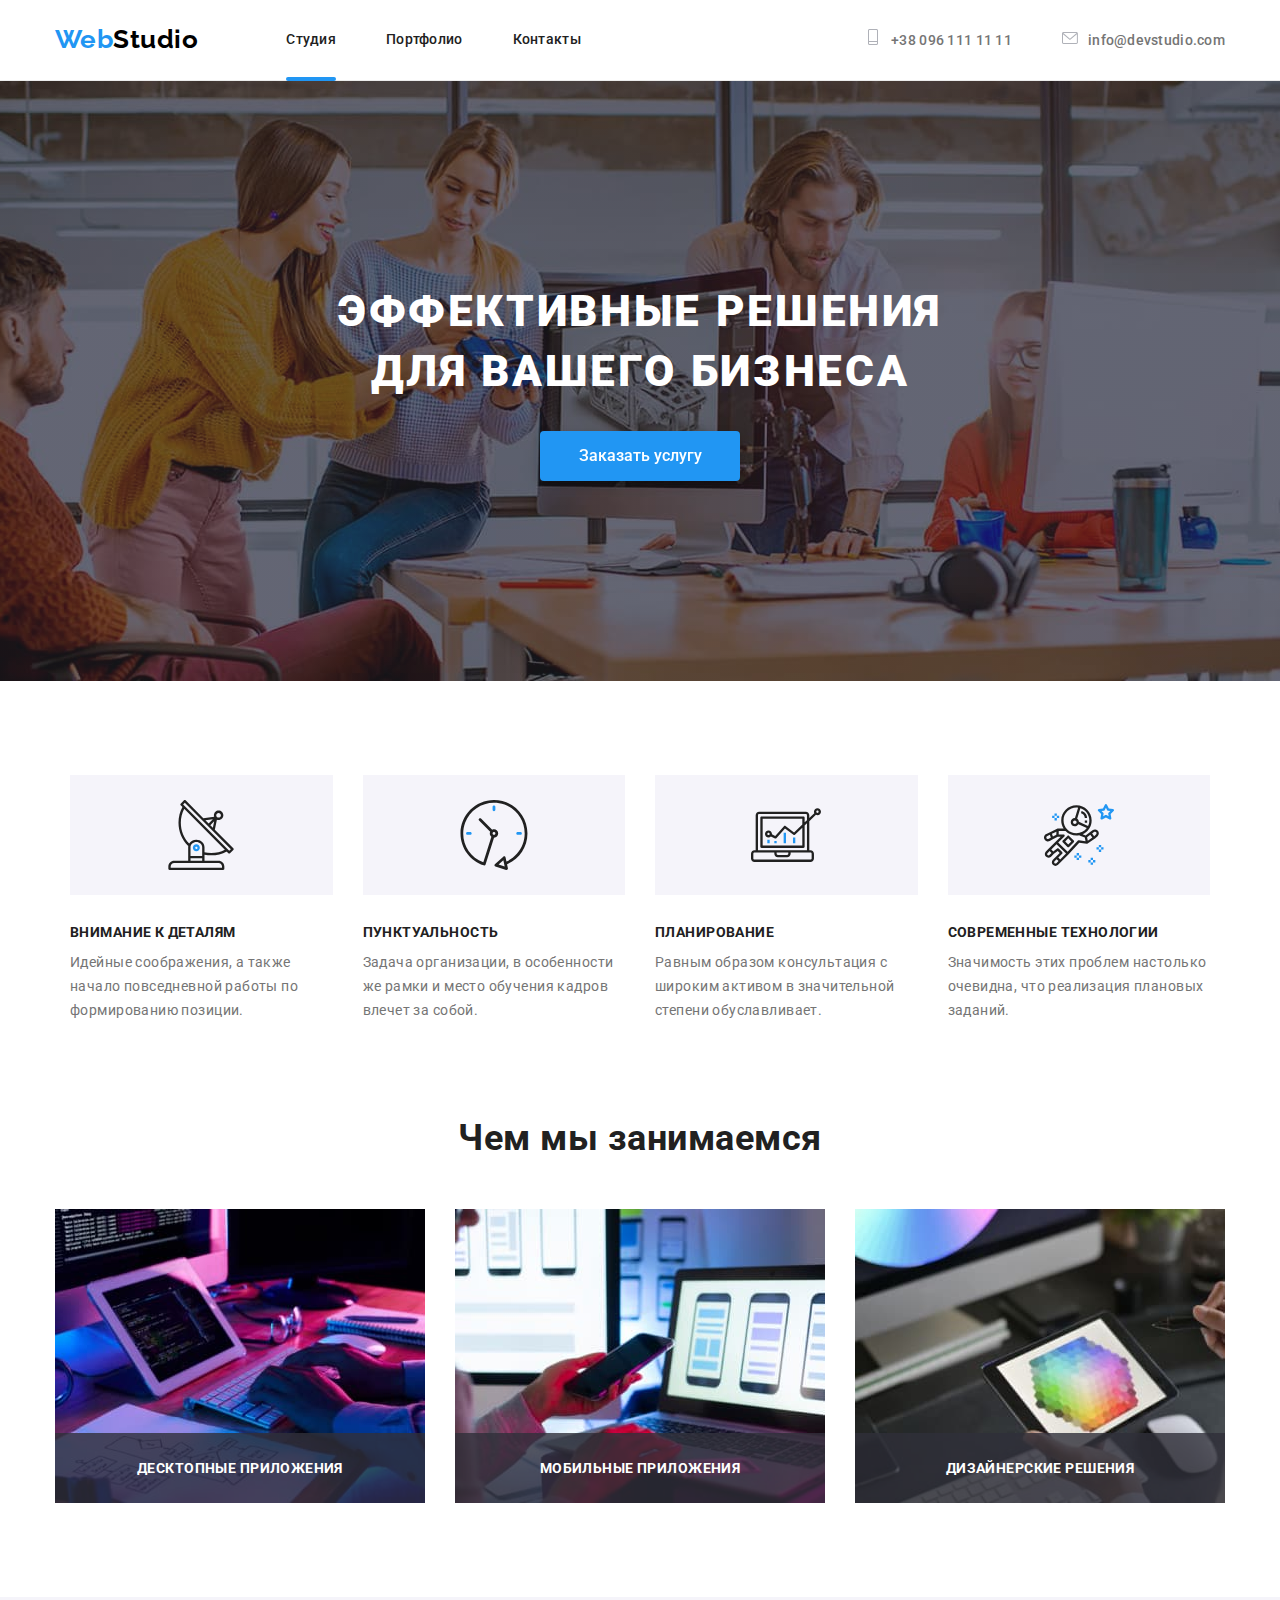
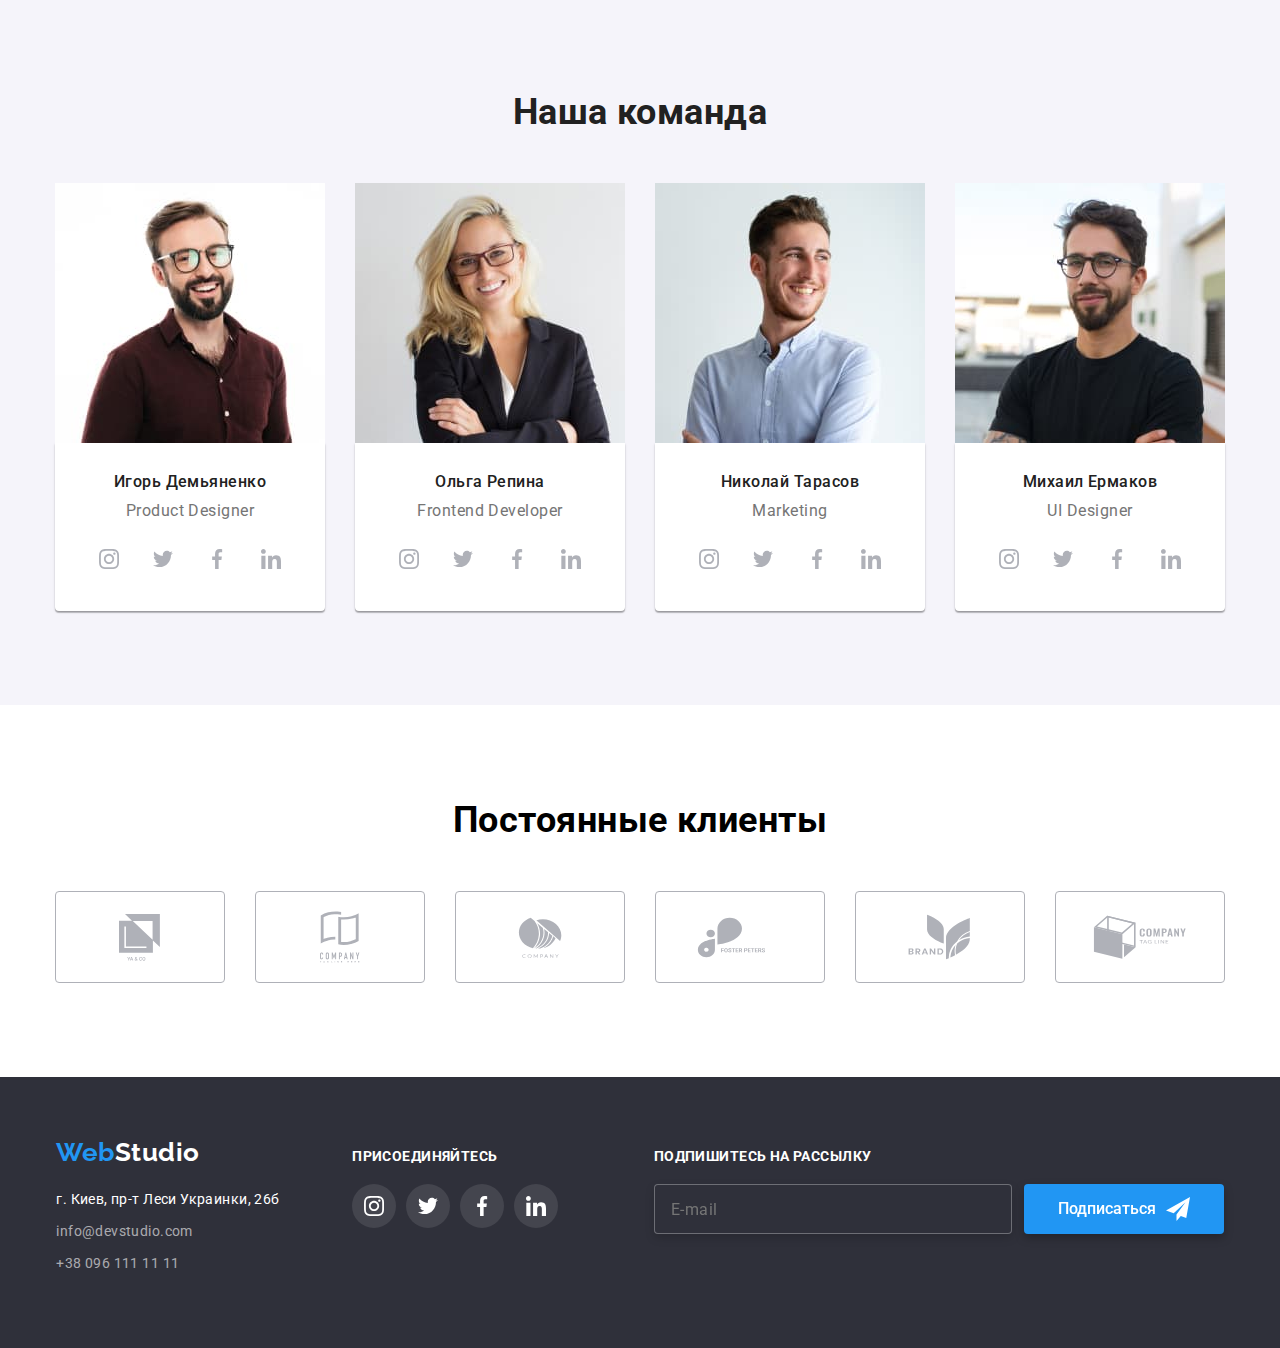
==== commit e243034e: "add" ====
--- a/index.html
+++ b/index.html
@@ -1,597 +1,555 @@
 <!DOCTYPE html>
 <html lang="ru">
 
-    <head>
-        <meta charset="UTF-8">
-        <meta http-equiv="X-UA-Compatible" content="IE=edge">
-        <meta name="viewport" content="width=device-width, initial-scale=1.0">
-        <title>goit-markup-hw-07</title>
-
-        <link rel="preconnect" href="https://fonts.googleapis.com">
-        <link rel="preconnect" href="https://fonts.gstatic.com" crossorigin>
-        <link href="https://fonts.googleapis.com/css2?family=Raleway:wght@700&family=Roboto:wght@400;500;700;900&display=swap" rel="stylesheet">
-
-        <link rel="stylesheet" href="https://cdnjs.cloudflare.com/ajax/libs/modern-normalize/1.1.0/modern-normalize.min.css">
-
-        <link rel="stylesheet" href="./css/main.min.css">
-        <!-- <link rel="stylesheet" href="./css/styles.css"> -->
-
-    </head>
-        
-    <body>
-        
-        <!-- Header -->
-        
-        <header>
-
-            <div class="header-nav container">
-
-                <a href="./index.html" class="header-nav__logo"><span class="header-nav__color">Web</span>Studio</a>
-                
-                <nav class="main-nav">
-
-                    <ul class="nav-list"> 
-                        <li class="nav-list__nav-item">
-                            <a href="./index.html" class="nav-list__nav-link current">Студия</a>
-                        </li>
-                        <li class="nav-list__nav-item">
-                            <a href="./portfolio.html" class="nav-list__nav-link">Портфолио</a>
-                        </li>
-                        <li class="nav-list__nav-item">
-                            <a href="#" class="nav-list__nav-link">Контакты</a>
-                        </li>
+<head>
+    <meta charset="UTF-8" />
+    <meta http-equiv="X-UA-Compatible" content="IE=edge" />
+    <meta name="viewport" content="width=device-width, initial-scale=1.0" />
+
+    <link rel="preconnect" href="https://fonts.googleapis.com">
+    <link rel="preconnect" href="https://fonts.gstatic.com" crossorigin>
+    <link
+        href="https://fonts.googleapis.com/css2?family=Raleway:wght@700&family=Roboto:wght@400;500;700;900&display=swap"
+        rel="stylesheet">
+    <link rel="stylesheet" href="./css/main.min.css">
+    <title>goit-markup-hw-08</title>
+</head>
+
+<body>
+    <header class="header">
+        <div class="container header__container">
+            <nav class="header__nav">
+                <a href="./index.html" class="logo">Web<span class="logo__header">Studio</span></a>
+                <button type="button" class="menu-button" aria-expanded="true" aria-controls="menu-container"
+                    data-menu-button>
+                    <svg width="40" height="40" aria-label="Переключатель мобильного меню">
+                        <use class="icon-cross" href="./images/icons.svg#icon-cross"></use>
+                        <use class="icon-menu" href="./images/icons.svg#icon-menu"></use>
+                    </svg>
+                </button>
+
+                <div class="menu-container" id="menu-container" data-menu>
+                    <ul class="navigation list">
+                        <li><a href="./index.html" class="link current">Студия</a></li>
+                        <li><a href="./portfolio.html" class="link">Портфолио</a></li>
+                        <li><a href="" class="link">Контакты</a></li>
                     </ul>
 
-                </nav>
-
-                <ul class="auth-nav">
-                    <li class="auth-nav__auth-li">
-                        <a href="info@devstudio.com" class="auth-nav__auth-link">
-                                <svg class="auth-nav__auth-mail-icon" width="16" height="12">
-                                    <use href="./images/icons.svg#icon-envelope-hover"></use>
-                                </svg>
-                            info@devstudio.com
-                        </a>
-                    </li>
-
-                    <li class="auth-nav__auth-li">
-                        <a href="+380961111111" class="auth-nav__auth-link">
-                            <svg class="auth-nav__auth-tel-icon" width="10" height="16">
-                                <use href="./images/icons.svg#icon-smartphone"></use>
-                            </svg>
-                            +38 096 111 11 11
-                        </a>
-                    </li>
-                </ul>
-
-            </div>
-            
-        </header>
-            
-        
-
-        <main>
-
-            <!--Section hero-->
-            
-            <section class="hero overlay">
-
-                <div class="container hero-div">
-
-                    <h1 class="hero-div__title">ЭФФЕКТИВНЫЕ РЕШЕНИЯ ДЛЯ ВАШЕГО БИЗНЕСА</h1>
-            
-                    <button type="button" class="hero-div__button" data-modal-open>Заказать услугу</button>
-                    
-                </div>
-
-            </section>
-
-            <!--Section Features-->
-
-        <section class="features">
-        
-            <div class="container features-div">
-        
-                <h2 class="features-div__title visually-hidden">Особенности</h2>
-        
-                <ul class="features-list">
-        
-                    <li class="features-list__item">
-                        <div class="group">
-                            <svg class="group__antenna" width="70" height="70">
-                                <use href="./images/icons.svg#icon-antenna-1"></use>
-                            </svg>
-                        </div>
-                        <h3 class="features-list__title">ВНИМАНИЕ К ДЕТАЛЯМ</h3>
-                        <p class="features-list__text">
-                            Идейные соображения, а также начало повседневной работы по формированию позиции.
-                        </p>
-                    </li>
-        
-                    <li class="features-list__item">
-                        <div class="group">
-                            <svg class="group__clock" width="70" height="70">
-                                <use href="./images/icons.svg#icon-clock-1"></use>
-                            </svg>
-                        </div>
-                        <h3 class="features-list__title">ПУНКТУАЛЬНОСЬ</h3>
-                        <p class="features-list__text">
-                            Задача организации, в особенности же рамки и место обучения кадров влечет за собой.
-                        </p>
-                    </li>
-        
-                    <li class="features-list__item">
-                        <div class="group">
-                            <svg class="group__diagram" width="70" height="70">
-                                <use href="./images/icons.svg#icon-diagram-1"></use>
-                            </svg>
-                        </div>
-                        <h3 class="features-list__title">ПЛАНИРОВАНИЕ</h3>
-                        <p class="features-list__text">
-                            Равным образом консультация с широким активом в значительной степени обуславливает.
-                        </p>
-                    </li>
-        
-                    <li class="features-list__item">
-                        <div class="group">
-                            <svg class="group__astronaut" width="70" height="70">
-                                <use href="./images/icons.svg#icon-astronaut-1"></use>
-                            </svg>
-                        </div>
-                        <h3 class="features-list__title">СОВРЕМЕННЫЕ ТЕХНОЛОГИИ</h3>
-                        <p class="features-list__text">
-                            Значимость этих проблем настолько очевидна, что реализация плановых заданий.
-                        </p>
-                    </li>
-        
-                </ul>
-        
-            </div>
-        
-        </section>
-
-            <!--Service-->
-
-            <section class="service">
-
-                <div class="container service-div">
-
-                    <h2 class="service-div__title">Чем мы занимаемся</h2>
-
-                    <ul class="service-list">
-                        <li class="service-list__item">
-                            <img class="service-list__img" src="./images/box1(1).jpg" alt="Проектирование" width="370">
-                            <div class="profit">
-                                <b class="profit__text">ДЕСКТОПНЫЕ ПРИЛОЖЕНИЯ</b>
-                            </div>
-                        </li>
-
-                        <li class="service-list__item">
-                            <img class="service-list__img" src="./images/box2(1).jpg" alt="Рекламация" width="370">
-                            <div class="profit">
-                                <b class="profit__text">МОБИЛЬНЫЕ ПРИЛОЖЕНИЯ</b>
-                            </div>
-                        </li>
-                        
-                        <li class="service-list__item">
-                            <img class="service-list__img" src="./images/box3(1).jpg" alt="Дизайн" width="370">
-                            <div class="profit">
-                                <b class="profit__text">ДИЗАЙНЕРСКИЕ РЕШЕНИЯ</b>
-                            </div>
-                        </li>
-
-                    </ul>
-
-                </div>
-                
-            </section>
-
-            <!--Team-->
-
-            <section class="team">
-
-                <div class="container team-div">
-
-                    <h2 class="team-div__title">Наша команда</h2>
-
-                    <ul class="team-list">
-
-                        <li class="team-list__item">
-                            <img src="./images/img1(1).jpg" alt="Наша команда" width="270">
-                            <div class="common">
-                                <h3 class="common__name">Игорь Демьяненко</h3>
-                                <p class="common__job">Product Designer</p>
-
-                                <ul class="connect">
-                                    <li class="connect__item">
-                                        <a href="#" class="connect__a">
-                                            <svg class="connect__svg" width="20" height="20">
-                                                <use href="./images/icons8.svg#icon-instagram-1"></use>
-                                            </svg>
-                                        </a>
-                                    </li>
-                                    <li class="connect__item">
-                                        <a href="#" class="connect__a">
-                                            <svg class="connect__svg" width="20" height="20">
-                                                <use href="./images/icons8.svg#icon-twitter-1"></use>
-                                            </svg>
-                                        </a>
-                                    </li>
-                                    <li class="connect__item">
-                                        <a href="#" class="connect__a">
-                                            <svg class="connect__svg" width="20" height="20">
-                                                <use href="./images/icons8.svg#icon-facebook-1"></use>
-                                            </svg>
-                                        </a>
-                                    </li>
-                                    <li class="connect__item">
-                                        <a href="#" class="connect__a">
-                                            <svg class="connect__svg" width="20" height="20">
-                                                <use href="./images/icons8.svg#icon-linkedin-1"></use>
-                                            </svg>
-                                        </a>
-                                    </li>
-                                </ul>
-
-                            </div>
-                        </li>
-
-                        <li class="team-list__item">
-                            <img src="./images/img2(1).jpg" alt="Наша команда" width="270">
-                            <div class="common">
-                                <h3 class="common__name">Ольга Репина</h3>
-                                <p class="common__job">Frontend Developer</p>
-                                
-                                <ul class="connect">
-                                    <li class="connect__item">
-                                        <a href="#" class="connect__a">
-                                            <svg class="connect__svg" width="20" height="20">
-                                                <use href="./images/icons8.svg#icon-instagram-1"></use>
-                                            </svg>
-                                        </a>
-                                    </li>
-                                    <li class="connect__item">
-                                        <a href="#" class="connect__a">
-                                            <svg class="connect__svg" width="20" height="20">
-                                                <use href="./images/icons8.svg#icon-twitter-1"></use>
-                                            </svg>
-                                        </a>
-                                    </li>
-                                    <li class="connect__item">
-                                        <a href="#" class="connect__a">
-                                            <svg class="connect__svg" width="20" height="20">
-                                                <use href="./images/icons8.svg#icon-facebook-1"></use>
-                                            </svg>
-                                        </a>
-                                    </li>
-                                    <li class="connect__item">
-                                        <a href="#" class="connect__a">
-                                            <svg class="connect__svg" width="20" height="20">
-                                                <use href="./images/icons8.svg#icon-linkedin-1"></use>
-                                            </svg>
-                                        </a>
-                                    </li>
-                                </ul>
-
-                            </div>
-                        </li>
-
-                        <li class="team-list__item">
-                            <img src="./images/img3(1).jpg" alt="Наша команда" width="270">
-                            <div class="common">
-                                <h3 class="common__name">Николай Тарасов</h3>
-                                <p class="common__job">Marketing</p>
-
-                                <ul class="connect">
-                                    <li class="connect__item">
-                                        <a href="#" class="connect__a">
-                                            <svg class="connect__svg" width="20" height="20">
-                                                <use href="./images/icons8.svg#icon-instagram-1"></use> 
-                                            </svg>
-                                        </a>
-                                    </li>
-                                    <li class="connect__item">
-                                        <a href="#" class="connect__a">
-                                            <svg class="connect__svg" width="20" height="20">
-                                                <use href="./images/icons8.svg#icon-twitter-1"></use> 
-                                            </svg>
-                                        </a>
-                                    </li>
-                                        <li class="connect__item">
-                                        <a href="#" class="connect__a">
-                                            <svg class="connect__svg" width="20" height="20">
-                                                <use href="./images/icons8.svg#icon-facebook-1"></use> 
-                                            </svg>
-                                        </a>
-                                    </li>
-                                    <li class="connect__item">
-                                        <a href="#" class="connect__a">
-                                            <svg class="connect__svg" width="20" height="20">
-                                                <use href="./images/icons8.svg#icon-linkedin-1"></use> 
-                                            </svg>
-                                        </a>
-                                    </li>
-                                </ul>
-
-                            </div>
-                        </li>
-
-                        <li class="team-list__item">
-                            <img src="./images/img4(1).jpg" alt="Наша команда" width="270">
-                            <div class="common">
-                                <h3 class="common__name">Михаил Ермаков</h3>
-                                <p class="common__job">UI Designer</p>
-
-                                <ul class="connect">
-                                    <li class="connect__item">
-                                        <a href="#" class="connect__a">
-                                            <svg class="connect__svg" width="20" height="20">
-                                                <use href="./images/icons8.svg#icon-instagram-1"></use>
-                                            </svg>
-                                        </a>
-                                    </li>
-                                    <li class="connect__item">
-                                        <a href="#" class="connect__a">
-                                            <svg class="connect__svg" width="20" height="20">
-                                                <use href="./images/icons8.svg#icon-twitter-1"></use>
-                                            </svg>
-                                        </a>
-                                    </li>
-                                    <li class="connect__item">
-                                        <a href="#" class="connect__a">
-                                            <svg class="connect__svg" width="20" height="20">
-                                                <use href="./images/icons8.svg#icon-facebook-1"></use>
-                                            </svg>
-                                        </a>
-                                    </li>
-                                    <li class="connect__item">
-                                        <a href="#" class="connect__a">
-                                            <svg class="connect__svg" width="20" height="20">
-                                                <use href="./images/icons8.svg#icon-linkedin-1"></use>
-                                            </svg>
-                                        </a>
-                                    </li>
-                                </ul>
-
-                            </div>
-                        </li>
-
-                    </ul>
-
-                </div>
-
-            </section>
-
-            <!-- Clients -->
-
-            <section class="clients">
-                <div class="container clients-div">
-            
-                    <h2 class="clients-div__title">Постоянные клиенты</h2>
-            
-                    <ul class="clients-list">
-                        <li class="clients-list__item">
-                            <a href="#" class="clients-list__link">
-                                <svg class="clients-list__svg" width="106" height="60">
-                                    <use href="./images/icons.svg#icon-Logo1"></use>
-                                </svg>
-                            </a>
-                        </li>
-                        <li class="clients-list__item">
-                            <a href="#" class="clients-list__link">
-                                <svg class="clients-list__svg" width="106" height="60">
-                                    <use href="./images/icons.svg#icon-Logo2"></use>
-                                </svg>
-                            </a>
-                        </li>
-                        <li class="clients-list__item">
-                            <a href="#" class="clients-list__link">
-                                <svg class="clients-list__svg" width="106" height="60">
-                                    <use href="./images/icons.svg#icon-Logo3"></use>
-                                </svg>
-                            </a>
-                        </li>
-                        <li class="clients-list__item">
-                            <a href="#" class="clients-list__link">
-                                <svg class="clients-list__svg" width="106" height="60">
-                                    <use href="./images/icons.svg#icon-Logo4"></use>
-                                </svg>
-                            </a>
-                        </li>
-                        <li class="clients-list__item">
-                            <a href="#" class="clients-list__link">
-                                <svg class="clients-list__svg" width="106" height="60">
-                                    <use href="./images/icons.svg#icon-Logo5"></use>
-                                </svg>
-                            </a>
-                        </li>
-                        <li class="clients-list__item">
-                            <a href="#" class="clients-list__link">
-                                <svg class="clients-list__svg" width="106" height="60">
-                                    <use href="./images/icons.svg#icon-Logo6"></use>
-                                </svg>
-                            </a>
-                        </li>
-                    </ul>
-                </div>
-            
-            </section>
-
-        </main>
-
-        <!--Footer-->
-
-        <footer class="footer">
-        
-            <div class="wrapper container">
-                    
-                <div class="foot-div">
-                    <a href="./index.html" class="foot-div__footer-logo"><span class="foot-div__color-white">Web</span>Studio</a>
-
-                    <address class="address">
-                        <ul class="footer-nav">
-                            <li class="footer-nav__footer-li">
-                                <a href="г.Киев,пр-тЛесиУкраинки,26" class="footer-nav__link-address">г. Киев, пр-т Леси Украинки, 26</a>
+                    <div class="contacts-low">
+                        <ul class="contacts list">
+                            <li class="contacts__tel">
+                                <a href="#tel:+380961111111" class="link-header__tel">
+                                    <svg class="link-header-icon" width="10" height="16">
+                                        <use href="images/icons.svg#icon-phone"></use>
+                                    </svg>
+                                    +38 096 111 11 11</a>
                             </li>
-                            <li class="footer-nav__footer-li">
-                                <a href="info@example.com" class="footer-nav__footer-link">info@example.com</a>
-                            </li>
-                            <li class="footer-nav__footer-li">
-                                <a href="+380961111111" class="footer-nav__footer-link">+38 096 111 11 11</a>
+                            <li>
+                                <a href="#mailto:info@devstudio.com" class="link-header">
+                                    <svg class="link-header-icon" width="16" height="12">
+                                        <use href="images/icons.svg#icon-letter"></use>
+                                    </svg>
+                                    info@devstudio.com</a>
                             </li>
                         </ul>
-                    </address>
+                        <ul class="menu-social list link">
+                            <li class="menu-social__item"><a href="#" class="menu-social__link link ">Instagram</a></li>
+                            <li class="menu-social__item"><a href="#" class="menu-social__link link ">Twitter</a></li>
+                            <li class="menu-social__item"><a href="#" class="menu-social__link link ">Facebook</a></li>
+                            <li class="menu-social__item"><a href="#" class="menu-social__link link ">LinkedIn</a></li>
+                        </ul>
+                    </div>
                 </div>
 
-                <div class="follow">
-                    <b class="follow__follow-title">ПРИСОЕДИНЯЙТЕСЬ</b>
-                    <ul class="follow-list">
-                        <li class="follow-list__li">
-                            <a href="#" class="follow-list__link">
-                                <svg class="follow-list__icon" width="20" height="20">
-                                    <use href="./images/icons8.svg#icon-instagram-1"></use>
-                                </svg>
-                            </a>
+            </nav>
+        </div>
+    </header>
+
+    <main>
+
+        <section class="hero">
+            <div class="container hero__container">
+                <h1 class="hero-title">Эффективные решения <br> для вашего бизнеса</h1>
+                <button type="button" class="button-hero pointer" data-modal-open>Заказать
+                    услугу</button>
+            </div>
+        </section>
+
+        <section class="section features">
+            <div class="container">
+                <ul class="features-list list">
+                    <li class="features-list__items">
+                        <div class="features-list__icon">
+                            <svg class="features-list__item" width="70" height="70">
+                                <use href="images/icons.svg#icon-antenna"></use>
+                            </svg>
+                        </div>
+                        <h3 class="features-list__title">Внимание к деталям</h3>
+                        <p class="features-list__text">
+                            Идейные соображения, а также начало повседневной работы по
+                            формированию позиции.
+                        </p>
+                    </li>
+                    <li class="features-list__items">
+                        <div class="features-list__icon">
+                            <svg class="features-list__item" width="70" height="70">
+                                <use href="images/icons.svg#icon-clock"></use>
+                            </svg>
+                        </div>
+                        <h3 class="features-list__title">Пунктуальность</h3>
+                        <p class="features-list__text">
+                            Задача организации, в особенности же рамки и место обучения кадров
+                            влечет за собой.
+                        </p>
+                    </li>
+                    <li class="features-list__items">
+                        <div class="features-list__icon">
+                            <svg class="features-list__item" width="70" height="70">
+                                <use href="images/icons.svg#icon-diagram"></use>
+                            </svg>
+                        </div>
+                        <h3 class="features-list__title">Планирование</h3>
+                        <p class="features-list__text">
+                            Равным образом консультация с широким активом в значительной
+                            степени обуславливает.
+                        </p>
+                    </li>
+                    <li class="features-list__items">
+                        <div class="features-list__icon">
+                            <svg class="features-list__item" width="70" height="70">
+                                <use href="images/icons.svg#icon-astronaut"></use>
+                            </svg>
+                        </div>
+                        <h3 class="features-list__title">Современные технологии</h3>
+                        <p class="features-list__text">
+                            Значимость этих проблем настолько очевидна, что реализация
+                            плановых заданий.
+                        </p>
+                    </li>
+                </ul>
+            </div>
+        </section>
+
+        <section class="section work">
+            <div class="container">
+                <h2 class="work-title">Чем мы занимаемся</h2>
+                <ul class="work-list list">
+                    <li class="work-list__thumb">
+                        <picture>
+                            <source srcset="./images/index-images/what-we-do-l.jpg 1x, 
+                          ./images/index-images/what-we-do-l@2x.jpg 2x" media="(min-width: 1200px)">
+                            <img src="./images/index-images/what-we-do-l.jpg" alt="tablet" width="370" />
+                        </picture>
+
+                        <span class="work-list__text">Десктопные приложения</span>
+                    </li>
+                    <li class="work-list__thumb">
+                        <picture>
+                            <source srcset="./images/index-images/what-we-do-c.jpg 1x, 
+                         ./images/index-images/what-we-do-c@2x.jpg 2x" media="(min-width: 1200px)">
+                            <img src="./images/index-images/what-we-do-c.jpg" alt="tablet" width="370" />
+                        </picture>
+
+                        <span class="work-list__text">Мобильные приложения</span>
+                    </li>
+                    <li class="work-list__thumb">
+                        <picture>
+                            <source srcset="./images/index-images/what-we-do-r.jpg 1x, 
+                                             ./images/index-images/what-we-do-r@2x.jpg 2x" media="(min-width: 1200px)">
+                            <img src="./images/index-images/what-we-do-r.jpg" alt="tablet" width="370" />
+                        </picture>
+                        <span class="work-list__text">Дизайнерские решения</span>
+                    </li>
+                </ul>
+            </div>
+        </section>
+
+        <section class="section team">
+            <div class="container">
+                <h2 class="team__title">Наша команда</h2>
+                <ul class="team-list list">
+                    <li class="team-list__item">
+                        <picture>
+                            <source srcset="./images/index-images/team1-desktop.jpg 1x, 
+                                ./images/index-images/team1-desktop@2x.jpg 2x" media="(min-width: 1200px)">
+                            <source srcset="./images/index-images/team1-tablet.jpg 1x, 
+                                ./images/index-images/team1-tablet@2x.jpg 2x" media="(min-width: 786px)">
+                            <source srcset="./images/index-images/team1-mobile.jpg 1x, 
+                                ./images/index-images/team1-mobile@2x.jpg 2x" media="(min-width: 320px)">
+                            <img src="./images/index-images/team1-desktop.jpg" alt="Игорь Демьяненко" />
+                        </picture>
+                        <div class="team__card">
+                            <h3 class="team__name">Игорь Демьяненко</h3>
+                            <p class="team__profession">Product Designer</p>
+                            <ul class="team__social list">
+                                <li class="team__item">
+                                    <a class="team__link" href="">
+                                        <svg class="team__social-icon" width="20" height="20">
+                                            <use href="./images/icons.svg#icon-instagram"></use>
+                                        </svg>
+                                    </a>
+                                </li>
+                                <li class="team__item">
+                                    <a class="team__link" href="">
+                                        <svg class="team__social-icon" width="20" height="20">
+                                            <use href="./images/icons.svg#icon-twitter"></use>
+                                        </svg>
+                                    </a>
+                                </li>
+                                <li class="team__item">
+                                    <a class="team__link" href="">
+                                        <svg class="team__social-icon" width="20" height="20">
+                                            <use href="./images/icons.svg#icon-facebook"></use>
+                                        </svg>
+                                    </a>
+                                </li>
+                                <li class="team__item">
+                                    <a class="team__link" href="">
+                                        <svg class="team__social-icon" width="20" height="20">
+                                            <use href="./images/icons.svg#icon-linkedin"></use>
+                                        </svg>
+                                    </a>
+                                </li>
+                            </ul>
+                        </div>
+                    </li>
+                    <li class="team-list__item">
+                        <picture>
+                            <source srcset="./images/index-images/team2-desktop.jpg 1x, 
+                                                        ./images/index-images/team2-desktop@2x.jpg 2x"
+                                media="(min-width: 1200px)">
+                            <source srcset="./images/index-images/team2-tablet.jpg 1x, 
+                                                        ./images/index-images/team2-tablet@2x.jpg 2x"
+                                media="(min-width: 786px)">
+                            <source srcset="./images/index-images/team2-mobile.jpg 1x, 
+                                                        ./images/index-images/team2-mobile@2x.jpg 2x"
+                                media="(min-width: 320px)">
+                            <img src="./images/index-images/team2-desktop.jpg" alt="Ольга Репина" />
+                        </picture>
+
+                        <div class="team__card">
+                            <h3 class="team__name">Ольга Репина</h3>
+                            <p class="team__profession">Frontend Developer</p>
+                            <ul class="team__social list">
+                                <li class="team__item">
+                                    <a class="team__link" href="">
+                                        <svg class="team__social-icon" width="20" height="20">
+                                            <use href="./images/icons.svg#icon-instagram"></use>
+                                        </svg>
+                                    </a>
+                                </li>
+                                <li class="team__item">
+                                    <a class="team__link" href="">
+                                        <svg class="team__social-icon" width="20" height="20">
+                                            <use href="./images/icons.svg#icon-twitter"></use>
+                                        </svg>
+                                    </a>
+                                </li>
+                                <li class="team__item">
+                                    <a class="team__link" href="">
+                                        <svg class="team__social-icon" width="20" height="20">
+                                            <use href="./images/icons.svg#icon-facebook"></use>
+                                        </svg>
+                                    </a>
+                                </li>
+                                <li class="team__item">
+                                    <a class="team__link" href="">
+                                        <svg class="team__social-icon" width="20" height="20">
+                                            <use href="./images/icons.svg#icon-linkedin"></use>
+                                        </svg>
+                                    </a>
+                                </li>
+                            </ul>
+                        </div>
+                    </li>
+                    <li class="team-list__item">
+                        <picture>
+                            <source
+                                srcset="./images/index-images/team3-desktop.jpg 1x, 
+                                                                                ./images/index-images/team3-desktop@2x.jpg 2x"
+                                media="(min-width: 1200px)">
+                            <source
+                                srcset="./images/index-images/team3-tablet.jpg 1x, 
+                                                                                ./images/index-images/team3-tablet@2x.jpg 2x"
+                                media="(min-width: 786px)">
+                            <source
+                                srcset="./images/index-images/team3-mobile.jpg 1x, 
+                                                                                ./images/index-images/team3-mobile@2x.jpg 2x"
+                                media="(min-width: 320px)">
+                            <img src="./images/index-images/team3-desktop.jpg" alt="Николай Тарасов" />
+                        </picture>
+
+                        <div class="team__card">
+                            <h3 class="team__name">Николай Тарасов</h3>
+                            <p class="team__profession">Marketing</p>
+                            <ul class="team__social list">
+                                <li class="team__item">
+                                    <a class="team__link" href="">
+                                        <svg class="team__social-icon" width="20" height="20">
+                                            <use href="./images/icons.svg#icon-instagram"></use>
+                                        </svg>
+                                    </a>
+                                </li>
+                                <li class="team__item">
+                                    <a class="team__link" href="">
+                                        <svg class="team__social-icon" width="20" height="20">
+                                            <use href="./images/icons.svg#icon-twitter"></use>
+                                        </svg>
+                                    </a>
+                                </li>
+                                <li class="team__item">
+                                    <a class="team__link" href="">
+                                        <svg class="team__social-icon" width="20" height="20">
+                                            <use href="./images/icons.svg#icon-facebook"></use>
+                                        </svg>
+                                    </a>
+                                </li>
+                                <li class="team__item">
+                                    <a class="team__link" href="">
+                                        <svg class="team__social-icon" width="20" height="20">
+                                            <use href="./images/icons.svg#icon-linkedin"></use>
+                                        </svg>
+                                    </a>
+                                </li>
+                            </ul>
+                        </div>
+                    </li>
+                    <li class="team-list__item">
+                        <picture>
+                            <source srcset="./images/index-images/team4-desktop.jpg 1x, 
+                                ./images/index-images/team4-desktop@2x.jpg 2x" media="(min-width: 1200px)">
+                            <source srcset="./images/index-images/team4-tablet.jpg 1x, 
+                            ./images/index-images/team4-tablet@2x.jpg 2x" media="(min-width: 786px)">
+                            <source srcset="./images/index-images/team4-mobile.jpg 1x, 
+                               ./images/index-images/team4-mobile@2x.jpg 2x" media="(min-width: 320px)">
+                            <img src="./images/index-images/team4-desktop.jpg" alt="Михаил Ермаков" />
+                        </picture>
+
+                        <div class="team__card">
+                            <h3 class="team__name">Михаил Ермаков</h3>
+                            <p class="team__profession">UI Designer</p>
+                            <ul class="team__social list">
+                                <li class="team__item">
+                                    <a class="team__link" href="">
+                                        <svg class="team__social-icon" width="20" height="20">
+                                            <use href="./images/icons.svg#icon-instagram"></use>
+                                        </svg>
+                                    </a>
+                                </li>
+                                <li class="team__item">
+                                    <a class="team__link" href="">
+                                        <svg class="team__social-icon" width="20" height="20">
+                                            <use href="./images/icons.svg#icon-twitter"></use>
+                                        </svg>
+                                    </a>
+                                </li>
+                                <li class="team__item">
+                                    <a class="team__link" href="">
+                                        <svg class="team__social-icon" width="20" height="20">
+                                            <use href="./images/icons.svg#icon-facebook"></use>
+                                        </svg>
+                                    </a>
+                                </li>
+                                <li class="team__item">
+                                    <a class="team__link" href="">
+                                        <svg class="team__social-icon" width="20" height="20">
+                                            <use href="./images/icons.svg#icon-linkedin"></use>
+                                        </svg>
+                                    </a>
+                                </li>
+                            </ul>
+                        </div>
+                    </li>
+                </ul>
+            </div>
+        </section>
+
+        <section class="section clients">
+            <div class="container">
+                <h2 class="clients__title">Постоянные клиенты</h2>
+                <ul class="clients__list list">
+                    <li class="client__item">
+                        <a class="clients__link link" href="">
+                            <svg class="client__icon" width="41" height="47">
+                                <use href="images/icons.svg#icon-client1"></use>
+                            </svg>
+                        </a>
+                    </li>
+                    <li class="client__item">
+                        <a class="clients__link link" href="">
+                            <svg class="client__icon" width="40" height="52">
+                                <use href="images/icons.svg#icon-client2"></use>
+                            </svg>
+                        </a>
+                    </li>
+                    <li class="client__item">
+                        <a class="clients__link link" href="">
+                            <svg class="client__icon" width="44" height="41">
+                                <use href="images/icons.svg#icon-client3"></use>
+                            </svg>
+                        </a>
+                    </li>
+                    <li class="client__item">
+                        <a class="clients__link link" href="">
+                            <svg class="client__icon" width="85" height="41">
+                                <use href="images/icons.svg#icon-client4"></use>
+                            </svg>
+                        </a>
+                    </li>
+                    <li class="client__item">
+                        <a class="clients__link link" href="">
+                            <svg class="client__icon" width="63" height="46">
+                                <use href="images/icons.svg#icon-client5"></use>
+                            </svg>
+                        </a>
+                    </li>
+                    <li class="client__item">
+                        <a class="clients__link link" href="">
+                            <svg class="client__icon" width="94" height="44">
+                                <use href="images/icons.svg#icon-client6"></use>
+                            </svg>
+                        </a>
+                    </li>
+                </ul>
+            </div>
+        </section>
+
+    </main>
+
+    <footer class="footer">
+        <div class="container wrapper-footer">
+            <div class="wrapper-footer__address">
+                <div class="wrapper-logo-footer">
+                    <a href="./index.html" class="logo-footer">Web<span class="logo__footer">Studio</span></a>
+                </div>
+                <address class="footer-address">
+                    <ul class="footer-address-list">
+                        <li><a href="https://goo.gl/maps/UP2rwTEnsWjCz4bLA" target="_blank"
+                                class="link-footer-address">г.
+                                Киев,
+                                пр-т Леси
+                                Украинки, 26б</a></li>
+                        <li><a href="#mailto:info@devstudio.com"
+                                class="address-mail-tel link-footer">info@devstudio.com</a>
                         </li>
-                        <li class="follow-list__li">
-                            <a href="#" class="follow-list__link">
-                                <svg class="follow-list__icon" width="20" height="20">
-                                    <use href="./images/icons8.svg#icon-twitter-1"></use>
-                                </svg>
-                            </a>
-                        </li>
-                        <li class="follow-list__li">
-                            <a href="#" class="follow-list__link">
-                                <svg class="follow-list__icon" width="20" height="20">
-                                    <use href="./images/icons8.svg#icon-facebook-1"></use>
-                                </svg>
-                            </a>
-                        </li>
-                        <li class="follow-list__li">
-                            <a href="#" class="follow-list__link">
-                                <svg class="follow-list__icon" width="20" height="20">
-                                    <use href="./images/icons8.svg#icon-linkedin-1"></use>
-                                </svg>
-                            </a>
-                        </li>
+                        <li><a href="#tel:+380961111111" class="address-mail-tel link-footer">+38 096 111 11 11</a></li>
                     </ul>
-                </div>
-
-                <div class="submit">
-                
-                    <b class="submit__title">ПОДПИШИТЕСЬ НА РАССЫЛКУ</b>
-                    <div class="submit-div">
-                        <form action="#">
-                            <input type="text" name="submit-mail" class="submit-div__input" id="submit-mail" placeholder="E-mail" />
-                            <button type="submit" class="submit-div__btn">Подписаться
-                                <svg class="submit-div__icon" width="24" height="24">
-                                    <use href="./images/icons8.svg#icon-icon-send1"></use>
+                </address>
+            </div>
+            <div class="footer__links">
+                <h3 class="footer__title">присоединяйтесь</h3>
+                <ul class="footer-social list">
+                    <li class="footer__item">
+                        <a class="footer__link" href="">
+                            <svg class="footer__icon" width="20" height="20">
+                                <use href="./images/icons.svg#icon-instagram"></use>
+                            </svg>
+                        </a>
+                    </li>
+                    <li class="footer__item">
+                        <a class="footer__link" href="">
+                            <svg class="footer__icon" width="20" height="20">
+                                <use href="./images/icons.svg#icon-twitter"></use>
+                            </svg>
+                        </a>
+                    </li>
+                    <li class="footer__item">
+                        <a class="footer__link" href="">
+                            <svg class="footer__icon" width="20" height="20">
+                                <use href="./images/icons.svg#icon-facebook"></use>
+                            </svg>
+                        </a>
+                    </li>
+                    <li class="footer__item">
+                        <a class="footer__link" href="">
+                            <svg class="footer__icon" width="20" height="20">
+                                <use href="./images/icons.svg#icon-linkedin"></use>
+                            </svg>
+                        </a>
+                    </li>
+                </ul>
+            </div>
+            <div class="footer-input">
+                <h3 class="footer__title">Подпишитесь на рассылку</h3>
+                <form action="#" class="footer-form">
+                    <div class="form-field-input">
+
+                        <input type="text" name="footer-input-email" class="footer__area" placeholder="E-mail" required
+                            minlength="2">
+                        <div class="footer__field">
+                            <button type="submit" class="footer__btn pointer">Подписаться
+                                <svg class="footer-icon" width="24" height="24">
+                                    <use href="images/icons.svg#icon-send"></use>
                                 </svg>
                             </button>
-                        </form>
-                
-                    </div>
-                
-                </div>
-
-            </div>
-        
-        </footer>
-
-        <!-- Modal -->
-        
-        <div class="backdrop is-hidden" data-modal>
-        
-            <div class="modal">
-        
-                <button type="button" class="modal__btn" data-modal-close>
-                    <svg class="modal__link" width="18" height="18">
-                        <use href="./images/icons.svg#icon-close-black-18dp-2-11"></use>
+
+                        </div>
+                    </div>
+                </form>
+            </div>
+        </div>
+    </footer>
+
+    <div class="backdrop is-hidden" data-modal>
+        <div class="modal">
+            <div class="modal-items">
+                <button type="button" class="btn-modal-close-black pointer" data-modal-close>
+                    <svg class="modal-close-black" width="18" height="18">
+                        <use href="images/icons.svg#icon-modal-close-black"></use>
                     </svg>
                 </button>
-        
-                <p class="modal__title">Оставьте свои данные, мы вам перезвоним</p>
-        
+
+                <p class="modal-title">Оставьте свои данные, мы вам перезвоним</p>
+
+                <p class="modal-title"></p>
                 <form action="#" class="modal-form">
-        
-                    <div class="modal-form__div">
-        
-                        <label for="user-name" class="modal-form__label">Имя</label>
-        
-                        <div class="modal-form__svg">
-                            <input type="text" name="user-name" class="modal-form__input" id="user-name" />
-                            <svg class="modal-form__icon" width="18" height="18">
-                                <use href="./images/icons.svg#icon-person-black-18dp-11"></use>
-                            </svg>
-                        </div>
-        
-                    </div>
-        
-                    <div class="modal-form__div">
-        
-                        <label for="user-tel" class="modal-form__label">Телефон</label>
-        
-                        <div class="modal-form__svg">
-                            <input type="text" name="user-mail" class="modal-form__input" id="user-mail" />
-                            <svg class="modal-form__icon" width="18" height="18">
-                                <use href="./images/icons.svg#icon-phone-black-18dp-11"></use>
-                            </svg>
-                        
-                        </div>
-        
-                    </div>
-        
-                    <div class="modal-form__div">
-        
-                        <label for="user-mail" class="modal-form__label">Почта</label>
-        
-                        <div class="modal-form__svg">
-                            <input type="text" name="user-mail" class="modal-form__input" id="user-mail" />
-                            <svg class="modal-form__icon" width="18" height="18">
-                                <use href="./images/icons.svg#icon-email-black-18dp-11"></use>
-                            </svg>
-        
-                        </div>
-        
-                    </div>
-        
-                    <div class="modal-form__coment">
-        
-                        <label for="user-coment" class="modal-form__label">Комментарий</label>
-        
-                        <textarea name="user-coment" id="user-coment" placeholder="Введите текст"
-                            class="modal-form__textarea"></textarea>
-        
-                    </div>
-        
-                    <div class="modal-form__treaty">
-        
-                        <input type="checkbox" name="input-check" id="input-check" class="modal-form__check visually-hidden"/>
-                        
-                        <label for="input-check" class="modal-form__text">
-        
-                            Соглашаюсь с рассылкой и принимаю &nbsp;
-        
-                            <span class="modal-form__accent">Условия договора</span>
+                    <div class="form-field">
+                        <label for="user-name" class="form-label">Имя</label>
+                        <input type="text" name="user-name" id="user-name" class="modal-input" placeholder="" required
+                            minlength="2">
+                        <svg class="input-icon" width="18" height="18">
+                            <use href="images/icons.svg#icon-person"></use>
+                        </svg>
+                    </div>
+                    <div class="form-field">
+                        <label for="user-tel" class="form-label">Телефон</label>
+                        <input type="tel" name="user-tel" id="user-tel" class="modal-input" placeholder="" required
+                            pattern="">
+                        <svg class="input-icon" width="18" height="18">
+                            <use href="images/icons.svg#icon-phone-old"></use>
+                        </svg>
+                    </div>
+                    <div class="form-field">
+                        <label for="user-email" class="form-label">Почта</label>
+                        <input type="email" name="user-email" id="user-email" class="modal-input" placeholder="">
+                        <svg class="input-icon" width="18" height="18">
+                            <use href="images/icons.svg#icon-email"></use>
+                        </svg>
+                    </div>
+                    <div class="form-field">
+                        <label for="user-text" class="form-label">Комментарий</label>
+                        <textarea name="user-text" id="user-text" cols="30" rows="10" placeholder="Введите текст"
+                            class="modal-textarea"></textarea>
+                    </div>
+                    <div class="policy">
+                        <input type="checkbox" name="input-check" id="input-check" class="policy-check visually-hidden">
+                        <label for="input-check" class="policy-text">
+                            <span>
+                                <svg class="policy-icon" width="16" height="15">
+                                    <use href="images/icons.svg#icon-check"></use>
+                                </svg>
+                            </span>
+                            Соглашаюсь с рассылкой и принимаю &nbsp; <a href="" class="policy-link">Условия договора</a>
                         </label>
-        
-                    </div>
-        
-                    <div class="sub">
-                        <button type="submit" class="sub__btn">Отправить</button>
-                    </div>
-        
+                    </div>
+                    <button type="submit" class="button-hero-modal pointer">Отправить</button>
                 </form>
-        
-            </div>
-        
+            </div>
         </div>
-
-        <script src="./js/modal.js"></script>
-    
-    </body>
-        
-</html>
-        
-                
-    
+    </div>
+
+    <script src="./modal.js"></script>
+    <script src="./mobile-menu.js"></script>
+</body>
+
+</html>--- a/css/main.min.css
+++ b/css/main.min.css
@@ -1,2 +1,2 @@
-:root{--primary-text-color: #757575;--title-text-color: #212121;--accent-color: #2196f3;--mail-tel-color: rgba(255, 255, 255, 0.6);--secondary-dark-color: #2f303a;--primary-white-color: #ffffff;--primary-dark-color: #000000}*,*::before,*::after{margin:0;padding:0}body{color:var(--primary-text-color);font-family:Roboto, sans-serif;font-size:14px;line-height:1.14}header{border-bottom:1px solid #ececec}h1{font-weight:900;font-size:44px;line-height:1.4;letter-spacing:.06em;text-transform:uppercase;margin-right:auto;margin-left:auto}button{font-family:Roboto, sans-serif}ul{list-style:none;margin:0;padding:0}.features-div__title,.service-div__title,.team-div__title,.clients-div__title{text-align:center;color:var(--title-text-color);font-weight:700;font-size:36px;line-height:1.17;letter-spacing:.03em;margin-bottom:50px}.container{margin-left:auto;margin-right:auto;width:1200px;padding-left:15px;padding-right:15px}.visually-hidden{position:absolute;width:1px;height:1px;margin:-1px;border:0;padding:0;white-space:nowrap;clip-path:inset(100%);clip:rect(0 0 0 0);overflow:hidden}.header-nav{display:flex;align-items:center}.header-nav__logo{font-family:Raleway;color:var(--primary-dark-color);font-weight:700;font-size:26px;line-height:1.2;letter-spacing:.03em;text-decoration:none}.header-nav__color{color:var(--accent-color);letter-spacing:0.03em}.main-nav{margin-left:93px}.nav-list{display:flex}.nav-list .nav-list__nav-item+.nav-list__nav-item{margin-left:50px}.nav-list__nav-link{display:block;padding-bottom:32px;padding-top:32px;color:var(--title-text-color);font-weight:500;font-size:14px;line-height:1.14;letter-spacing:.02em;text-decoration:none;position:relative;transition-property:color;transition-duration:250ms;transition-timing-function:cubic-bezier(0.4, 0, 0.2, 1)}.nav-list__nav-link:hover::after{display:block}.current::after{content:"";display:block;position:absolute;width:100%;background-color:#2196f3;bottom:0;left:0;height:4px;border-radius:2px}.main-nav .nav-list__nav-link.current{color:var(--accent-color)}.main-nav .nav-list__nav-link:hover,.main-nav .nav-list__nav-link:focus{color:var(--accent-color)}.auth-nav{display:flex;margin-left:auto}.auth-nav .auth-nav__auth-li+.auth-nav__auth-li{margin-left:30px}.auth-nav__auth-link{display:flex;text-align:center;color:var(--primary-text-color);font-weight:500;font-size:14px;line-height:1.14;letter-spacing:.02em;text-decoration:none;transition-property:color;transition-duration:250ms;transition-timing-function:cubic-bezier(0.4, 0, 0.2, 1)}.auth-nav .auth-nav__auth-link:hover,.auth-nav .auth-nav__auth-link:focus{color:var(--accent-color)}.auth-nav__auth-mail-icon,.auth-nav__auth-tel-icon{margin-right:10px;fill:currentColor}.hero{padding-top:200px;padding-bottom:200px;text-align:center;background:var(--secondary-dark-color)}.overlay{max-width:1600px;max-height:600px;margin-left:auto;margin-right:auto;background-image:linear-gradient(rgba(47,48,58,0.4), rgba(47,48,58,0.4) 40%),url(../images/hero.jpg);background-position:center;background-size:cover}.hero-div__title{width:696px;color:var(--primary-white-color);margin-bottom:30px}.hero-div__button{padding:10px 32px;display:inline-block;border:none;border-radius:4px;min-width:130px;color:var(--primary-white-color);background-color:var(--accent-color);font-weight:700;font-size:16px;line-height:1.9;letter-spacing:.06em;cursor:pointer;text-align:center;transition-property:color, background-color, box-shadow;transition-duration:250ms;transition-timing-function:cubic-bezier(0.4, 0, 0.2, 1)}.hero-div__button:hover,.hero-div__button:focus{color:var(--primary-white-color);background-color:#188ce8;box-shadow:0px 4px 4px rgba(0,0,0,0.15)}.features{padding-top:94px;padding-bottom:94px}.features-list{display:flex}.features-list__item{width:270px}.features-list__title{color:var(--title-text-color);font-weight:700;font-size:14px;line-height:1.14;letter-spacing:.03em;text-transform:uppercase;margin-bottom:10px}.features-list__text{color:var(--primary-text-color);font-weight:400;font-size:14px;line-height:1.7;letter-spacing:.03em}.features-list .features-list__item+.features-list__item{margin-left:30px}.group{width:270px;height:120px;display:flex;align-items:center;justify-content:center;margin-bottom:30px;background:#f5f4fa;border-radius:4px}.service{padding-bottom:94px}.service-list{display:flex}.service-list__item{position:relative}.service-list__img{display:block}.service-list .service-list__item+.service-list__item{margin-left:30px}.profit{width:370px;min-height:70px;position:absolute;bottom:0;left:0;background:rgba(47,48,58,0.8);padding-top:27px;padding-bottom:27px;text-align:center}.profit__text{font-weight:700;font-size:14px;line-height:1.14;letter-spacing:.03em;text-transform:uppercase;text-align:center;color:#ffffff}.team{background-color:#f5f4fa;padding-top:94px;padding-bottom:94px}.team-list{display:flex;text-align:center}.team-list__item{box-shadow:0px 1px 3px rgba(0,0,0,0.12),0px 1px 1px rgba(0,0,0,0.14),0px 2px 1px rgba(0,0,0,0.2);border-radius:0px 0px 4px 4px}.team-list .team-list__item+.team-list__item{margin-left:30px}.common{padding-bottom:30px;padding-top:30px;background-color:var(--primary-white-color)}.common__name{margin-bottom:10px;color:var(--title-text-color);font-weight:500;font-size:16px;line-height:1.19;letter-spacing:.03em}.common__job{color:var(--primary-text-color);font-weight:400;font-size:16px;line-height:1.19;letter-spacing:.03em;margin-bottom:16px}.connect{list-style:none;display:flex;padding-left:0;justify-content:center}.connect__a{width:44px;height:44px;background-color:#ffffff;border-radius:50%;display:flex;align-items:center;justify-content:center;transition-property:background-color;transition-duration:250ms;transition-timing-function:cubic-bezier(0.4, 0, 0.2, 1)}.connect__a:hover,.connect__a:focus{background-color:var(--accent-color)}.connect__svg{fill:#afb1b8;transition-property:fill;transition-duration:250ms;transition-timing-function:cubic-bezier(0.4, 0, 0.2, 1)}.connect__item+.connect__item{margin-left:10px}.connect__a:hover .connect__svg,.connect__a:focus .connect__svg{fill:#ffffff}.clients{padding-top:94px;padding-bottom:94px}.clients-list{list-style:none;display:flex;padding-left:0;justify-content:center}.clients-list__item{border-radius:1px}.clients-list .clients-list__link{border:1px solid #afb1b8;width:170px;height:92px;display:flex;align-items:center;justify-content:center;transition-property:border;transition-duration:250ms;transition-timing-function:cubic-bezier(0.4, 0, 0.2, 1)}.clients-list .clients-list__link:hover,.clients-list .clients-list__link:focus{border:1px solid var(--accent-color)}.clients-list__svg{fill:#afb1b8;transition-property:fill;transition-duration:250ms;transition-timing-function:cubic-bezier(0.4, 0, 0.2, 1)}.clients-list__item+.clients-list__item{margin-left:30px}.clients-list__link:hover .clients-list__svg,.clients-list__link:focus .clients-list__svg{fill:var(--accent-color)}.filters{padding-top:94px;padding-bottom:94px}.list{display:flex;justify-content:center;margin-bottom:50px}.list .list__item+.list__item{margin-left:8px}.list__btn{padding:6px 22px;display:inline-block;color:var(--title-text-color);background-color:#f5f4fa;font-weight:500;font-size:16px;line-height:1.62;letter-spacing:.03em;cursor:pointer;border:none;transition-property:color, background-color, box-shadow;transition-duration:250ms;transition-timing-function:cubic-bezier(0.4, 0, 0.2, 1)}.list__btn:hover,.list__btn:focus{color:var(--primary-white-color);background-color:var(--accent-color);box-shadow:0px 1px 1px rgba(0,0,0,0.12),0px 4px 4px rgba(0,0,0,0.06),1px 4px 6px rgba(0,0,0,0.16)}.crack-list{display:flex;flex-wrap:wrap}.crack-list__item{margin-bottom:30px;margin-left:30px}.crack-list__item:nth-child(3n+1){margin-left:0px}.crack-list__item:nth-child(n+7){margin-bottom:0}.crack-list__link{display:block;text-decoration:none;transition-property:box-shadow;transition-duration:250ms;transition-timing-function:cubic-bezier(0.4, 0, 0.2, 1)}.crack-list__link:hover .crack-list__message{transform:translateY(0)}.crack-list__link:hover,.crack-list__link:focus{box-shadow:0px 1px 1px rgba(0,0,0,0.12),0px 4px 4px rgba(0,0,0,0.06),1px 4px 6px rgba(0,0,0,0.16)}.crack-list__board{position:relative;overflow:hidden}.crack-list__img{display:block}.crack-list__message{position:absolute;top:0;padding:63px 24px;height:100%;font-weight:400;font-size:18px;line-height:1.56;letter-spacing:.03em;color:#ffffff;background-color:rgba(33,150,243,0.9);transform:translateY(100%);transition-property:transform;transition-duration:250ms;transition-timing-function:cubic-bezier(0.4, 0, 0.2, 1)}.crack-list__contain{padding:20px 24px;border-left:1px solid #eeeeee;border-right:1px solid #eeeeee;border-bottom:1px solid #eeeeee}.crack-list__item .crack-list__product{margin-bottom:4px;color:var(--title-text-color);font-weight:700;font-size:18px;line-height:2;letter-spacing:.06em}.crack-list__item .crack-list__result{color:var(--primary-text-color);font-weight:400;font-size:16px;line-height:1.9;letter-spacing:.03em}.footer{background-color:var(--secondary-dark-color);padding-top:60px;padding-bottom:60px}.wrapper{display:flex;align-items:baseline}.foot-div__footer-logo{font-family:Raleway;font-weight:700;font-size:26px;line-height:1.19;letter-spacing:.03em;color:var(--primary-white-color);text-decoration:none}.foot-div__color-white{color:var(--accent-color)}.address{margin-top:20px}.footer-nav .footer-nav__footer-li+.footer-nav__footer-li{margin-top:9px}.footer-nav .footer-nav__link-address,.footer-nav .footer-nav__footer-link{font-style:normal;font-weight:400;font-size:14px;line-height:1.71;letter-spacing:.03em;text-decoration:none;transition-property:color;transition-duration:250ms;transition-timing-function:cubic-bezier(0.4, 0, 0.2, 1)}.footer-nav .footer-nav__link-address{color:var(--primary-white-color)}.footer-nav .footer-nav__link-address:hover,.footer-nav .footer-nav__link-address:focus{color:var(--accent-color)}.footer-nav .footer-nav__footer-link{color:var(--mail-tel-color)}.footer-nav .footer-nav__footer-link:hover,.footer-nav .footer-nav__footer-link:focus{color:var(--accent-color)}.follow{margin-left:70px}.follow__follow-title{font-weight:700;font-size:14px;line-height:1.14;letter-spacing:.03em;text-transform:uppercase;color:var(--primary-white-color)}.follow-list{padding-left:0;display:flex;margin-top:20px}.follow-list__link{width:44px;height:44px;display:flex;align-items:center;justify-content:center;border-radius:50%;background-color:rgba(255,255,255,0.1);transition-property:background-color;transition-duration:250ms;transition-timing-function:cubic-bezier(0.4, 0, 0.2, 1)}.follow-list__link:hover,.follow-list__link:focus{background-color:var(--accent-color)}.follow-list__icon{fill:#ffffff}.follow-list__li+.follow-list__li{margin-left:10px}.submit{margin-left:93px}.submit__title{font-weight:700;font-size:14px;line-height:1.14;letter-spacing:.03em;text-transform:uppercase;color:#ffffff}.submit-div__input{width:358px;height:50px;border:1px solid rgba(255,255,255,0.3);border-radius:4px;padding:15px 16px;margin-top:20px;background-color:transparent;color:var(--primary-white-color)}.submit-div__input::placeholder{font-weight:400;font-size:16px;line-height:1.25;letter-spacing:.03em;color:rgba(255,255,255,0.6);background-color:drop-shadow(0px 4px 4px rgba(0,0,0,0.15))}.submit-div__btn{width:200px;height:50px;background:#2196f3;box-shadow:0px 4px 4px rgba(0,0,0,0.15);border-radius:4px;color:#ffffff;padding:10px 28px 10px 29px;display:inline-flex;justify-content:center;align-items:center;margin-left:12px;border:none}.submit-div__icon{margin-left:10px;fill:#ffffff}.backdrop{width:100vw;height:100vh;background:rgba(0,0,0,0.2);position:fixed;top:0;transition:opacity 250ms, visibility 250ms}.is-hidden{opacity:0;visibility:none;pointer-events:none}.backdrop.is-hidden .modal{transform:scale(2)}.modal{width:528px;min-height:581px;background:#ffffff;box-shadow:0px 1px 3px rgba(0,0,0,0.12),0px 1px 1px rgba(0,0,0,0.14),0px 2px 1px rgba(0,0,0,0.2);border-radius:4px;position:absolute;top:50%;left:50%;transform:translate(-50%, -50%) scale(1);transition:transform 250ms;padding:40px}.modal__btn{position:absolute;top:8px;right:8px;width:30px;height:30px;display:flex;border-radius:50%;background-color:transparent;justify-content:center;align-items:center;border:1px solid rgba(0,0,0,0.1);cursor:pointer}.modal__btn:hover .modal__link,.modal__btn:focus .modal__link{fill:var(--accent-color)}.modal__btn__link{fill:var(--primary-dark-color)}.modal__title{margin-bottom:12px;font-weight:700;font-size:20px;line-height:1.15;letter-spacing:.03em;text-align:center;color:#212121}.modal-form__label{display:block;font-weight:400;font-size:12px;line-height:1.17;letter-spacing:.01em;color:#757575;margin-bottom:4px}.modal-form__svg{position:relative;margin-bottom:10px}.modal-form__input{width:100%;height:40px;border:1px solid rgba(33,33,33,0.2);border-radius:4px;outline:none;padding-left:36px}.modal-form__input:focus{border-color:var(--accent-color)}.modal-form__input:focus+.modal-form__icon{fill:var(--accent-color)}.modal-form__icon{position:absolute;left:12px;top:50%;transform:translateY(-50%)}.modal-form__coment{margin-bottom:20px}.modal-form__textarea{width:448px;height:120px;border-radius:4px;resize:none;outline:none;padding:12px 16px;background-color:drop-shadow(0px 4px 4px rgba(0,0,0,0.15))}.modal-form__textarea::placeholder{font-weight:400;font-size:12px;line-height:1.17;letter-spacing:.01em;color:rgba(117,117,117,0.5)}.modal-form__textarea:focus{border-color:var(--accent-color)}.modal-form__treaty{display:flex;justify-content:center}.modal-form__text{font-weight:400;font-size:14px;line-height:2;letter-spacing:.03em;color:#757575;display:flex;align-items:center}.modal-form__text::before{content:"";width:16px;height:15px;border:2px solid var(--title-text-color);display:block;border-radius:2px;margin-right:9px}.modal-form__check:checked+.modal-form__text::before{background-image:url(../images/icon-check.svg);background-position:center;background-repeat:no-repeat;background-size:cover;border:none}.modal-form__accent{text-decoration:underline;color:var(--accent-color)}.sub{display:flex;justify-content:center;align-items:center;margin-top:30px}.sub__btn{display:block;text-align:center;width:200px;height:50px;font-weight:700;font-size:16px;line-height:1.9;letter-spacing:.06em;color:var(--primary-white-color);background-color:var(--accent-color);padding:10px 55px 10px 56px;cursor:pointer;border:none;border-radius:4px;transition-property:color, background-color, box-shadow;transition-duration:250ms;transition-timing-function:cubic-bezier(0.4, 0, 0.2, 1)}.sub__btn:hover,.sub__btn:focus{color:var(--primary-white-color);background-color:#188ce8;box-shadow:0px 4px 4px rgba(0,0,0,0.15)}
+/*! modern-normalize v1.1.0 | MIT License | https://github.com/sindresorhus/modern-normalize */*,::before,::after{box-sizing:border-box}html{line-height:1.15;-webkit-text-size-adjust:100%;-moz-tab-size:4;tab-size:4}body{margin:0;font-family:system-ui,-apple-system,"Segoe UI",Roboto,Helvetica,Arial,sans-serif,"Apple Color Emoji","Segoe UI Emoji"}hr{height:0;color:inherit}abbr[title]{text-decoration:underline dotted}b,strong{font-weight:bolder}code,kbd,samp,pre{font-family:ui-monospace, SFMono-Regular, Consolas, "Liberation Mono", Menlo, monospace;font-size:1em}small{font-size:80%}sub,sup{font-size:75%;line-height:0;position:relative;vertical-align:baseline}sub{bottom:-0.25em}sup{top:-0.5em}table{text-indent:0;border-color:inherit}button,input,optgroup,select,textarea{font-family:inherit;font-size:100%;line-height:1.15;margin:0}button,select{text-transform:none}button,[type="button"],[type="reset"],[type="submit"]{-webkit-appearance:button}::-moz-focus-inner{border-style:none;padding:0}:-moz-focusring{outline:1px dotted ButtonText}:-moz-ui-invalid{box-shadow:none}legend{padding:0}progress{vertical-align:baseline}::-webkit-inner-spin-button,::-webkit-outer-spin-button{height:auto}[type="search"]{-webkit-appearance:textfield;outline-offset:-2px}::-webkit-search-decoration{-webkit-appearance:none}::-webkit-file-upload-button{-webkit-appearance:button;font:inherit}summary{display:list-item}:root{--primary-text-color: #212121;--text-color: #757575;--color-bg-blue: #2196f3;--color-logo-title: #000000;--color-bg-white: #ffffff;--secondary-background: #f5f4fa;--color-bg-hero-footer: #2f303a;--address-color-mail-tel: rgba(255, 255, 255, 0.6);--icons: #afb1b8;--color-hover: #188ce8}h1,h2,h3,h4,h5,h6,ul,p{padding:0;margin:0}img{display:block;max-width:100%;height:auto}.list{list-style:none}html{box-sizing:border-box}*,*::before,*::after{box-sizing:inherit}body{background-color:var(--color-bg-white);color:var(--primary-text-color);font-family:Roboto, sans-serif;letter-spacing:0.03em}body.modal-open{overflow:hidden}.section{padding:60px 0}@media screen and (min-width: 768px){.section{padding:60px 0}}@media screen and (min-width: 1200px){.section{padding:94px 0}}.link{color:var(--primary-text-color);font-style:normal;font-weight:500;font-size:14px;line-height:1.14;letter-spacing:0.02em;text-decoration:none;transition-property:color;transition-duration:250ms;transition-timing-function:cubic-bezier(0.4, 0, 0.2, 1);outline:none}.link:hover,.link:focus{color:var(--color-bg-blue)}.pointer{cursor:pointer}.visually-hidden{position:absolute;white-space:nowrap;width:1px;height:1px;overflow:hidden;border:0;padding:0;clip:rect(0 0 0 0);clip-path:inset(50%);margin:-1px}.container{margin:0 auto;padding:0 15px}@media screen and (min-width: 480px){.container{width:480px}}@media screen and (min-width: 768px){.container{width:768px}}@media screen and (min-width: 1200px){.container{width:1200px}}.logo{color:var(--color-bg-blue);font-family:Raleway, cursive;font-weight:700;font-size:26px;line-height:1.2;text-decoration:none}.logo__header{color:var(--color-logo-title);font-family:Raleway, cursive;font-weight:700;font-size:26px;line-height:1.2}.logo__footer{color:var(--color-bg-white);font-family:Raleway, cursive;font-weight:700;font-size:26px;line-height:1.2}.navigation{text-align:start}@media screen and (min-width: 768px){.navigation{display:flex;align-items:center;margin-left:88px}.navigation li:not(:last-child){margin-right:50px}}@media screen and (max-width: 767px){.navigation li:not(:last-child){margin-bottom:32px}}@media screen and (max-width: 767px){.navigation .link{font-weight:500;font-size:40px;line-height:47px;letter-spacing:0.02em}}.navigation .current{position:relative}@media screen and (max-width: 767px){.navigation .current{color:var(--color-bg-blue)}}@media screen and (min-width: 768px){.navigation .current:after{position:absolute;content:"";display:block;width:100%;height:4px;border-radius:2px;margin-top:28px;background-color:var(--color-bg-blue)}}.link-header{color:var(--text-color);font-weight:500;font-size:24px;line-height:1.14;letter-spacing:0.02em;text-decoration:none;height:100%;transition-duration:250ms;transition-timing-function:cubic-bezier(0.4, 0, 0.2, 1)}.link-header:hover,.link-header:focus{color:var(--color-bg-blue)}.link-header:hover svg,.link-header:focus svg{fill:var(--color-bg-blue)}.link-header-icon{margin-right:10px;fill:var(--icons)}@media screen and (min-width: 768px){.link-header{font-size:12px;line-height:14px;display:flex}}@media screen and (min-width: 1200px){.link-header{font-size:14px;line-height:16px}}.contacts{text-align:start}@media screen and (max-width: 767px){.contacts{margin-bottom:64px}}@media screen and (max-width: 767px){.contacts li:not(:last-child){margin-bottom:32px}}@media screen and (max-width: 767px){.contacts svg{display:none}}@media screen and (min-width: 768px) and (max-width: 1199px){.contacts li:nth-child(1){margin-bottom:10px}}@media screen and (min-width: 1200px){.contacts{display:flex;align-items:center;margin-left:auto}.contacts li:not(:first-child){margin-left:50px}}.contacts .link,.contacts .link:visited{color:var(--text-color);font-weight:500;font-size:14px;line-height:1.14}@media screen and (max-width: 767px){.link-header__tel{font-weight:500;font-size:34px;line-height:40px;letter-spacing:0.02em;color:#2196f3;text-decoration:none}}@media screen and (min-width: 768px){.link-header__tel{font-size:12px;line-height:14px;color:var(--text-color);font-weight:500;font-size:12px;line-height:14px;letter-spacing:0.02em;text-decoration:none;height:100%;transition-duration:250ms;transition-timing-function:cubic-bezier(0.4, 0, 0.2, 1)}.link-header__tel:hover,.link-header__tel:focus{color:var(--color-bg-blue)}.link-header__tel:hover svg,.link-header__tel:focus svg{fill:var(--color-bg-blue)}.link-header__tel-icon{margin-right:10px;fill:var(--icons)}}@media screen and (min-width: 1200px){.link-header__tel{font-size:14px;line-height:16px}}.menu-social{display:none}@media screen and (max-width: 767px){.menu-social{display:flex;font-weight:500;font-size:18px;line-height:22px;letter-spacing:0.02em;color:#2196f3}.menu-social li:not(:last-child){margin-right:20px}}.menu-social li a,.menu-social li a:visited{font-weight:500;font-size:18px;line-height:22px;letter-spacing:0.02em;color:#2196f3}.menu-social li a:hover,.menu-social li a:active{color:red}@media screen and (min-width: 768px){.contacts-low{margin-left:auto}}.form-field-input{display:flex;align-items:center;flex-direction:column}@media screen and (min-width: 1200px){.form-field-input{flex-direction:row;align-items:flex-start}}.footer__area{height:50px;background-color:var(--color-bg-hero-footer);border:1px solid rgba(255,255,255,0.3);box-sizing:border-box;filter:drop-shadow(0px 4px 4px rgba(0,0,0,0.15));border-radius:4px;font-size:16px;line-height:20px;letter-spacing:0.03em;color:rgba(255,255,255,0.6);width:100%;margin-bottom:20px;padding-left:16px}.footer__area:checked{border-color:var(--color-bg-blue)}@media screen and (min-width: 768px){.footer__area{width:450px;margin-bottom:20px;padding-left:16px}}@media screen and (min-width: 1200px){.footer__area{width:358px;margin-right:12px;padding-left:16px}}.footer-icon{margin-left:10px}.footer__btn{display:flex;justify-content:center;align-items:center;position:relative;background:var(--color-bg-blue);color:var(--color-bg-white);font-weight:500;font-size:16px;line-height:1.9;filter:drop-shadow(0px 4px 4px rgba(0,0,0,0.25));border-radius:4px;border:none;width:200px;height:50px;padding:10px 28px;transition-duration:250ms;transition-timing-function:cubic-bezier(0.4, 0, 0.2, 1)}.backdrop{position:fixed;top:0;left:0;width:100vw;height:100vh;background-color:rgba(0,0,0,0.2);z-index:1;transition:opacity 250ms, visibility 250ms;overflow-y:scroll}.backdrop.is-hidden .modal{transform:scale(2) rotate(180deg)}.modal{position:absolute;top:50%;left:50%;transform:translate(-50%, -50%) scale(1) rotate(0deg);width:90%;min-height:581px;border-radius:4px;background-color:var(--color-bg-white);padding:40px;transition:transform 250ms}.modal-title{color:var(--primary-text-color);font-weight:700;font-size:20px;line-height:23px;text-align:center;letter-spacing:0.03em;margin-bottom:12px}.modal-input{width:100%;height:40px;border:1px solid rgba(33,33,33,0.2);box-sizing:border-box;border-radius:4px;padding-left:42px;outline:none}.modal-input:focus{border-color:var(--color-bg-blue)}.modal-textarea{font-size:12px;line-height:14px;letter-spacing:0.01em;border:1px solid rgba(33,33,33,0.2);box-sizing:border-box;border-radius:4px;width:100%;height:120px;padding:12px 16px;resize:none;outline:none}.modal-textarea:focus{border-color:var(--color-bg-blue)}@media screen and (min-width: 480px){.modal{max-width:450px;font-size:12px;line-height:14px;letter-spacing:0.03em}}@media screen and (min-width: 1200px){.modal{max-width:528px}}.btn-modal-close-black{position:absolute;top:8px;right:8px;width:30px;height:30px;border-radius:50%;background-color:transparent;border:1px solid rgba(0,0,0,0.1);display:flex;justify-content:center;align-items:center}.btn-modal-close-black:hover .modal-close-black,.btn-modal-close-black:focus .modal-close-black{fill:var(--color-bg-blue)}.is-hidden{opacity:0;visibility:none;pointer-events:none}.button-hero-modal{display:block;background:var(--color-bg-blue);color:var(--color-bg-white);font-weight:500;font-size:16px;line-height:1.9;filter:drop-shadow(0px 4px 4px rgba(0,0,0,0.25));border-radius:4px;border:none;width:200px;height:50px;margin:0 auto;padding:10px 32px;transition-duration:250ms;transition-timing-function:cubic-bezier(0.4, 0, 0.2, 1)}.button-hero-modal:hover,.button-hero-modal:focus{background:var(--color-hover)}.form-field{margin-bottom:10px}.form-field{position:relative}.form-field:last-child{margin-bottom:20px}.form-label{display:flex;font-size:12px;line-height:14px;letter-spacing:0.01em;color:var(--text-color);margin-bottom:4px}.input-icon{position:absolute;left:15px;top:50%}.modal-input:focus+.input-icon{fill:var(--color-bg-blue)}.policy{display:flex;justify-content:center;align-items:center;margin:0 auto 30px}.policy-check{display:block;align-items:flex-end}.policy-icon{fill:transparent}.policy-text{display:flex;align-items:center;font-size:12px;line-height:14px;letter-spacing:0.03em;color:var(--text-color)}@media screen and (min-width: 1200px){.policy-text{font-size:14px;line-height:24px}}.policy-text span{width:16px;height:15px;border:2px solid #000000;border-radius:2px;margin-right:8px;display:flex;justify-content:center;align-items:center}.policy-icon{fill:transparent}.policy-link{font-size:12px;line-height:14px;letter-spacing:0.03em;text-decoration-line:underline;color:var(--color-bg-blue)}@media screen and (min-width: 1200px){.policy-link{font-size:14px;line-height:24px}}.policy-check:checked+.policy-text span{background-color:var(--color-bg-blue);border:none}.policy-check:checked+.policy-text .policy-icon{width:13px;height:10px;fill:var(--color-bg-white)}.container{margin:0 auto;padding:0 15px}@media screen and (min-width: 480px){.container{width:480px}}@media screen and (min-width: 768px){.container{width:768px}}@media screen and (min-width: 1200px){.container{width:1200px}}.header{background:var(--color-bg-white);border-bottom:1px solid #ececec}@media screen and (min-width: 480px){.header{padding:10px 0}}@media screen and (min-width: 768px){.header{padding:21px 0}}@media screen and (min-width: 1200px){.header{padding-top:24px;padding-bottom:25px}}.header__container{position:relative}@media screen and (min-width: 768px){.header__container{display:flex;justify-content:space-between;vertical-align:middle}}@media screen and (min-width: 768px){.header__nav{width:100%;display:flex;align-items:center}}.hero{background:var(--color-bg-hero-footer);color:var(--color-bg-white);background-repeat:no-repeat;background-position:center;background-size:cover;flex-grow:1;background-image:linear-gradient(rgba(47,48,58,0.4), rgba(47,48,58,0.4)),url(../images/index-images/bg-mobile.jpg);padding:118px 0}@media (min-device-pixel-ratio: 2), (min-resolution: 192dpi), (min-resolution: 2dppx){.hero{background-image:linear-gradient(rgba(47,48,58,0.4), rgba(47,48,58,0.4)),url(../images/index-images/bg-mobile@2x.jpg)}}@media screen and (min-width: 768px){.hero{background-image:linear-gradient(rgba(47,48,58,0.4), rgba(47,48,58,0.4)),url(../images/index-images/bg-tablet.jpg)}}@media screen and (min-width: 768px) and (min-device-pixel-ratio: 2), screen and (min-width: 768px) and (min-resolution: 192dpi), screen and (min-width: 768px) and (min-resolution: 2dppx){.hero{background-image:linear-gradient(rgba(47,48,58,0.4), rgba(47,48,58,0.4)),url(../images/index-images/bg-tablet@2x.jpg)}}@media screen and (min-width: 1200px){.hero{background-image:linear-gradient(rgba(47,48,58,0.4), rgba(47,48,58,0.4)),url(../images/index-images/bg-desktop.jpg)}}@media screen and (min-width: 1200px) and (min-device-pixel-ratio: 2), screen and (min-width: 1200px) and (min-resolution: 192dpi), screen and (min-width: 1200px) and (min-resolution: 2dppx){.hero{background-image:linear-gradient(rgba(47,48,58,0.4), rgba(47,48,58,0.4)),url(../images/index-images/bg-desktop@2x.jpg)}}.hero__container{text-align:center;max-width:1600px;margin:0 auto}.hero-title{font-weight:900;font-size:26px;line-height:42px;text-align:center;letter-spacing:0.06em;text-transform:uppercase;margin:0 auto 30px}@media screen and (min-width: 1200px){.hero-title{font-size:44px;line-height:60px}}@media screen and (min-width: 480px){.hero{padding:118px 0}}@media screen and (min-width: 1200px){.hero{padding:200px 0}}.hero .button-hero{background:var(--color-bg-blue);color:var(--color-bg-white);font-weight:500;font-size:16px;line-height:1.9;filter:drop-shadow(0px 4px 4px rgba(0,0,0,0.25));border-radius:4px;border:none;width:200px;height:50px;padding:10px 32px;transition-duration:250ms;transition-timing-function:cubic-bezier(0.4, 0, 0.2, 1)}.hero .button-hero:hover,.hero .button-hero:focus{background:var(--color-hover)}.features{background:var(--color-bg-white);padding-bottom:47px}.features-list{display:flex;flex-wrap:wrap}.features-list__items{margin:0 auto 30px;width:calc(100% / 1 - 30px)}.features-list__items:nth-last-child(-n+1){margin-bottom:0}@media screen and (min-width: 768px){.features-list__items{width:calc(100% / 2 - 30px)}.features-list__items:nth-last-child(-n+2){margin-bottom:0}}@media screen and (min-width: 1200px){.features-list__items{width:calc(100% / 4 - 30px)}.features-list__items:nth-last-child(-n+4){margin-bottom:0}}.features-list__icon{background-color:var(--secondary-background);width:100%;height:120px;display:flex;justify-content:center;align-items:center;margin-bottom:30px}.features-list__icon-item{fill:var(--primary-text-color)}.features-list__title{font-weight:700;font-size:14px;line-height:1.14;letter-spacing:0.03em;text-transform:uppercase;margin-bottom:10px}@media screen and (max-width: 767px){.features-list__title{text-align:center}}.features-list__text{color:var(--text-color);font-size:14px;line-height:1.71;letter-spacing:0.03em;width:100%}.team{background:var(--secondary-background)}.team__title{text-align:center;font-size:28px;line-height:33px;font-weight:700;margin-bottom:30px}@media screen and (min-width: 768px){.team__title{font-size:28px;line-height:33px;font-weight:700;margin-bottom:30px}}@media screen and (min-width: 1200px){.team__title{font-size:36px;line-height:1.17;font-weight:700;margin-bottom:50px}}@media screen and (min-width: 768px){.team-list{display:flex;flex-wrap:wrap;margin-left:-30px}}.team .team-list__item{margin:0 auto}@media screen and (max-width: 767px){.team .team-list__item:nth-child(-n+3){margin-bottom:30px}}@media screen and (min-width: 768px){.team .team-list__item{width:calc(100% / 2 - 30px);margin-left:30px}.team .team-list__item:nth-child(-n+2){margin-bottom:30px}}@media screen and (min-width: 1200px){.team .team-list__item{width:calc(100% / 4 - 30px)}.team .team-list__item:nth-child(-n+4){margin-bottom:0}}.team__card{width:100%;padding-top:30px;padding-bottom:30px;background:var(--color-bg-white);box-shadow:0px 1px 3px rgba(0,0,0,0.12),0px 1px 1px rgba(0,0,0,0.14),0px 2px 1px rgba(0,0,0,0.2);border-radius:0px 0px 4px 4px}.team__name{font-weight:500;font-size:16px;line-height:1.18;text-align:center;margin-bottom:10px}.team__profession{color:var(--text-color);font-weight:400;font-size:16px;line-height:1.18;text-align:center;margin-bottom:16px}.team__social{display:flex;justify-content:center}.team__item{width:44px;height:44px}.team__item+.team__item{margin-left:10px}.team__link{border-radius:50%;display:flex;justify-content:center;align-items:center;fill:var(--icons);width:100%;height:100%;color:var(--color-bg-white);transition-duration:250ms;transition-timing-function:cubic-bezier(0.4, 0, 0.2, 1)}.team__link:hover,.team__link:focus{background:var(--color-bg-blue);fill:currentColor}.work{padding-top:47px}@media screen and (max-width: 1199px){.work{display:none}}.work-title{font-weight:700;font-size:36px;line-height:1.17;text-align:center;margin-bottom:50px}.work-list{display:flex;justify-content:space-between}.work-list__thumb{position:relative}.work-list__text{position:absolute;left:0;bottom:0%;width:100%;height:70px;background:rgba(47,48,58,0.8);display:flex;justify-content:center;align-items:center;font-weight:bold;font-size:14px;line-height:16px;letter-spacing:0.03em;text-transform:uppercase;color:var(--color-bg-white)}.clients__title{color:var(--color-logo-title);font-weight:700;font-size:36px;line-height:1.17;text-align:center;margin-bottom:30px}@media screen and (min-width: 1200px){.clients__title{margin-bottom:50px}}.clients__list{display:flex;flex-wrap:wrap;margin:-15px}@media screen and (min-width: 480px){.clients__list{display:flex;flex-wrap:wrap;margin:-15px}}.client__item{height:92px;margin:-15px;width:calc((100% - 4 * 15px) / 2);margin:15px}@media screen and (min-width: 480px){.client__item{width:calc((100% - 4 * 15px) / 2);margin:15px}}@media screen and (min-width: 768px){.client__item{width:calc((100% - 6 * 15px) / 3)}}@media screen and (min-width: 1200px){.client__item{width:calc((100% - 12 * 15px) / 6)}}.clients__link{width:100%;height:100%;display:flex;justify-content:center;align-items:center;border:1px solid #afb1b8;border-radius:4px;fill:var(--icons);color:var(--color-bg-blue);transition-property:border;transition-duration:250ms;transition-timing-function:cubic-bezier(0.4, 0, 0.2, 1)}.clients__link:hover,.clients__link:focus{fill:currentColor;border-color:var(--color-bg-blue)}.gallery{display:flex;flex-wrap:wrap;margin:-15px}.gallery-title{font-weight:700;font-size:18px;line-height:2;letter-spacing:0.06em}.gallery-text{color:var(--text-color);font-weight:400;font-size:16px;line-height:1.87}.gallery-item{display:flex;flex-direction:column;position:relative;box-sizing:border-box;margin-bottom:30px;transition-duration:250ms;transition-timing-function:cubic-bezier(0.4, 0, 0.2, 1)}@media screen and (max-width: 480px){.gallery-item{width:calc((100% - 2 * 15px) / 1);margin:15px}}@media screen and (min-width: 768px){.gallery-item{width:calc((100% - 4 * 15px) / 2);margin:15px}}@media screen and (min-width: 1200px){.gallery-item{width:calc((100% - 6 * 15px) / 3);margin:15px}}.gallery-item:hover{box-sizing:border-box;box-shadow:0px 1px 1px rgba(0,0,0,0.12),0px 4px 4px rgba(0,0,0,0.06),1px 4px 6px rgba(0,0,0,0.16)}.gallery-item-description{padding:20px 24px;border:1px solid #eeeeee;border-top:none;flex-grow:1}.gallery-thumb{position:relative;overflow:hidden}.gallery-thumb-text{position:absolute;top:0;width:100%;height:101%;background-color:rgba(33,150,243,0.9);font-size:18px;line-height:28px;letter-spacing:0.03em;padding:35px;color:var(--color-bg-white);transform:translateY(100%);transition:transform 250ms}.gallery-item:hover .gallery-thumb-text{transform:translateY(0)}.footer{background:var(--color-bg-hero-footer);padding-top:60px;padding-bottom:60px}.footer-address-list{list-style:none}.footer-address-list li{display:block}@media screen and (min-width: 480px){.footer-address-list li{text-align:center}}@media screen and (min-width: 768px){.footer-address-list li{text-align:center}}@media screen and (min-width: 1200px){.footer-address-list li{text-align:start}}.footer-address-list li:nth-child(-n+2){margin-bottom:8px}.footer-address-list li:nth-child(3){margin-bottom:60px}@media screen and (min-width: 1200px){.footer li:nth-child(3){margin-bottom:0}}@media screen and (min-width: 1200px){.footer__links{margin-right:93px}}.footer__title{color:var(--color-bg-white);font-weight:bold;font-size:14px;line-height:16px;letter-spacing:0.03em;text-transform:uppercase;margin-bottom:20px}@media screen and (max-width: 1199px){.footer__title{text-align:center}}.footer-address{display:flex;justify-content:center}.footer-social{display:flex;justify-content:center}.footer__item{width:44px;height:44px}.footer__item+.footer__item{margin-left:10px;margin-bottom:60px}.footer__link{width:100%;height:100%;display:flex;justify-content:center;align-items:center;border-radius:50%;background:rgba(255,255,255,0.1);fill:var(--color-bg-white);color:var(--color-bg-white);transition-duration:250ms;transition-timing-function:cubic-bezier(0.4, 0, 0.2, 1)}.footer__link:hover,.footer__link:focus{fill:currentColor;background-color:var(--color-bg-blue)}@media screen and (min-width: 1200px){.wrapper-footer__address{margin-right:70px}}@media screen and (min-width: 768px){.wrapper-footer{display:flex;flex-wrap:wrap;justify-content:space-around}}@media screen and (min-width: 1200px){.wrapper-footer{display:flex;align-items:baseline}}.link-footer{color:var(--address-color-mail-tel);font-style:normal;font-weight:400;font-size:14px;line-height:1.71;letter-spacing:0.03em;text-decoration:none;transition-duration:250ms;transition-timing-function:cubic-bezier(0.4, 0, 0.2, 1)}.link-footer:hover,.link-footer:focus{color:var(--color-bg-blue)}.link-footer-address{color:var(--color-bg-white);font-style:normal;font-weight:400;font-size:14px;line-height:1.71;letter-spacing:0.03em;text-decoration:none;transition-duration:250ms;transition-timing-function:cubic-bezier(0.4, 0, 0.2, 1)}.link-footer-address:hover,.link-footer-address:focus{color:var(--color-bg-blue)}.wrapper-logo-footer{margin-bottom:20px;display:flex;justify-content:center}@media screen and (min-width: 1200px){.wrapper-logo-footer{display:block}}.logo-footer{color:var(--color-bg-blue);font-family:Raleway, cursive;font-weight:700;font-size:26px;line-height:1.2;text-decoration:none}.logo-footer-footer{color:var(--color-bg-white);font-family:Raleway, cursive;font-weight:700;font-size:26px;line-height:1.2}.portfolio-buttons{display:flex;flex-wrap:wrap}@media screen and (max-width: 767px){.portfolio-buttons{margin-bottom:40px}}@media screen and (min-width: 768px){.portfolio-buttons{justify-content:center;margin-bottom:30px}}@media screen and (min-width: 1200px){.portfolio-buttons{margin-bottom:50px}}.portfolio-button{background:var(--secondary-background);font-weight:500;font-size:16px;border-radius:4px;line-height:1.9;padding:6px 22px;border:none;transition-duration:250ms;transition-timing-function:cubic-bezier(0.4, 0, 0.2, 1)}.portfolio-button:hover,.portfolio-button:focus{color:var(--color-bg-white);background:var(--color-bg-blue);box-shadow:0px 3px 1px rgba(0,0,0,0.1),0px 1px 2px rgba(0,0,0,0.08),0px 2px 2px rgba(0,0,0,0.12);border-radius:4px}.portfolio-button_item:not(:last-child){margin-right:8px}@media screen and (max-width: 767px){.portfolio-button_item:nth-child(-n+3){margin-bottom:15px}}.menu-button{position:absolute;z-index:2;top:50%;right:0;transform:translate(-50%, -50%);display:inline-flex;margin:0;padding:0;border:0;background-color:transparent;cursor:pointer}.menu-button:hover .icon-cross{fill:var(--color-hover)}@media screen and (min-width: 768px){.menu-button{display:none}}.menu-button .icon-cross{display:none}.menu-button.is-open .icon-cross{display:block}.menu-button.is-open .icon-menu{display:none}.menu-container{display:none;background-color:var(--color-bg-white);z-index:1}@media screen and (max-width: 767px){.menu-container{position:fixed;top:0;left:0;width:100vw;height:100vh;text-align:center;font-size:20px;padding:40px}.menu-container.is-open{display:flex;flex-direction:column;justify-content:space-between;align-items:flex-start}}@media screen and (min-width: 768px){.menu-container{width:100%;display:flex}}@media screen and (min-width: 1200px){.menu-container{display:flex}}
 /*# sourceMappingURL=main.min.css.map */